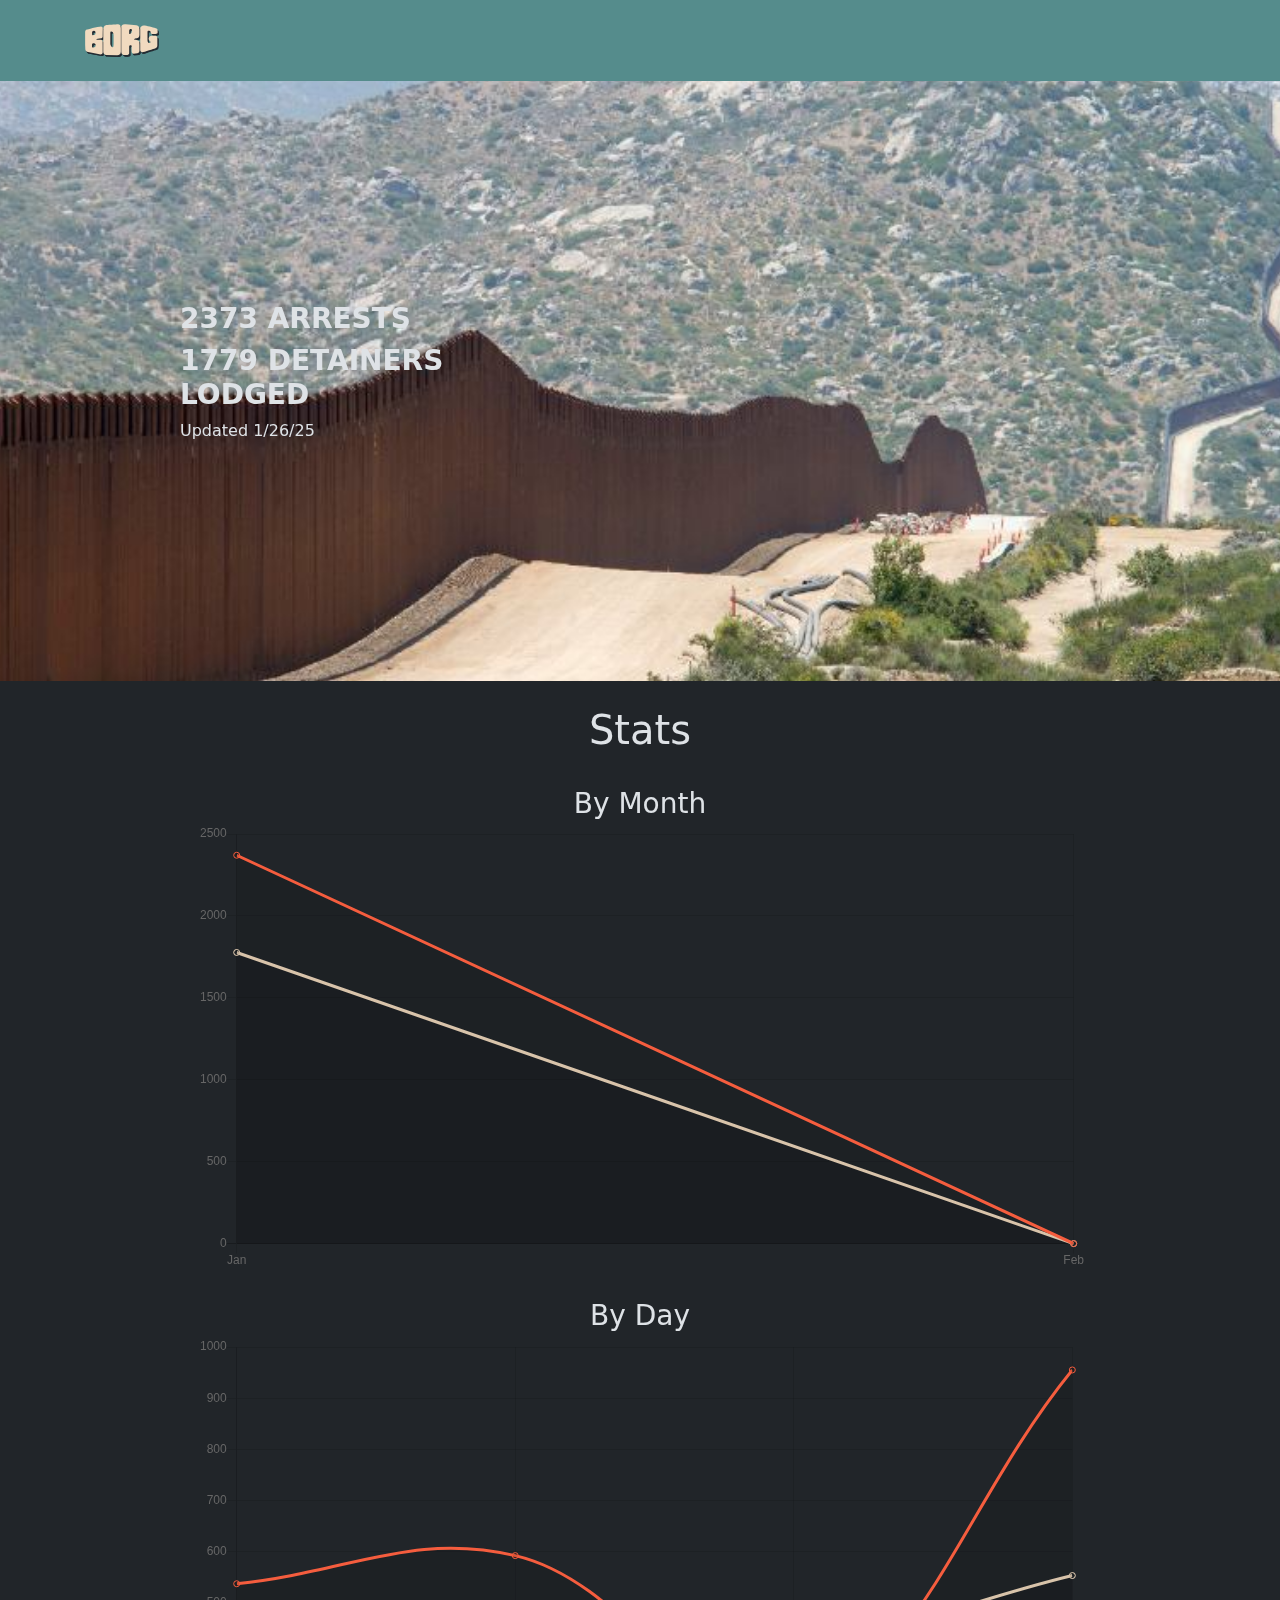
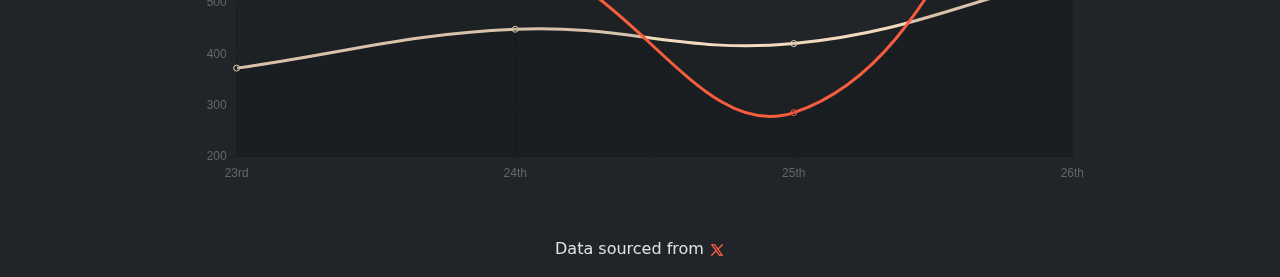
==== index.html @ 1da1882c "build" ====
<!DOCTYPE html><html data-bs-theme="dark" lang="en"><head><meta charset="utf-8"><meta name="viewport" content="width=device-width, initial-scale=1.0, shrink-to-fit=no"><title>ICE Ticker</title><meta name="twitter:description" content="Keep up to date with the number of ICE arrests since DJT's inauguration."><meta name="twitter:title" content="ICE Ticker"><meta name="twitter:card" content="summary"><meta name="twitter:image" content="assets/img/greg-bulla-6RD0mcpY8f8-unsplash.jpg"><meta name="description" content="Keep up to date with the number of ICE arrests since DJT's inauguration."><meta property="og:image" content="assets/img/greg-bulla-6RD0mcpY8f8-unsplash.jpg"><link rel="stylesheet" href="assets/bootstrap/css/bootstrap.min.css"><link rel="stylesheet" href="assets/css/styles.min.css"></head><body><nav class="navbar navbar-expand-md sticky-top py-3" style="background: #558C8C;" data-bs-theme="dark"><div class="container"><a class="navbar-brand d-flex align-items-center" href="index.html"><span><img src="assets/img/Surfin_borg_nPadding.svg" width="80px"></span></a><button data-bs-toggle="collapse" class="navbar-toggler" data-bs-target="#navcol-2"><span class="visually-hidden">Toggle navigation</span><span class="navbar-toggler-icon"></span></button><div class="collapse navbar-collapse" id="navcol-2"><ul class="navbar-nav ms-auto"><li class="nav-item"></li><li class="nav-item"></li><li class="nav-item"></li></ul></div></div></nav><section><div data-bss-parallax-bg="true" style="height: 600px;background-image: url(&quot;assets/img/greg-bulla-6RD0mcpY8f8-unsplash.jpg&quot;);background-position: center;background-size: cover;"><div class="container h-100"><div class="row h-100"><div class="col-md-6 text-center text-md-start d-flex d-sm-flex d-md-flex justify-content-center align-items-center justify-content-md-start align-items-md-center justify-content-xl-center"><div style="max-width: 350px;"><h3 class="text-uppercase fw-bold">2373 Arrests</h3><h3 class="text-uppercase fw-bold">1779 Detainers Lodged</h3><p>Updated 1/26/25</p></div></div></div></div></div></section><div class="container"><div class="row"><div class="col-md-12 text-center" style="padding-top: 25px;"><h1 class="d-md-flex justify-content-md-center">Stats</h1></div></div><div class="row"><div class="col-md-12 text-center" style="padding-top: 25px;"><h3 class="d-md-flex justify-content-md-center">By Month</h3></div></div><div class="row"><div class="col-md-12 d-flex d-md-flex justify-content-center justify-content-md-center"><div style="width: 80%;"><canvas data-bss-chart="{&quot;type&quot;:&quot;line&quot;,&quot;data&quot;:{&quot;labels&quot;:[&quot;Jan&quot;,&quot;Feb&quot;],&quot;datasets&quot;:[{&quot;label&quot;:&quot;Arrests By Month&quot;,&quot;backgroundColor&quot;:&quot;&quot;,&quot;borderColor&quot;:&quot;#F55D3E&quot;,&quot;data&quot;:[&quot;2373&quot;,&quot;0&quot;],&quot;fill&quot;:true},{&quot;label&quot;:&quot;Detainers Lodged By Month&quot;,&quot;fill&quot;:true,&quot;data&quot;:[&quot;1779&quot;,&quot;0&quot;],&quot;borderColor&quot;:&quot;#F1DABE&quot;}]},&quot;options&quot;:{&quot;maintainAspectRatio&quot;:true,&quot;legend&quot;:{&quot;display&quot;:false,&quot;labels&quot;:{&quot;fontStyle&quot;:&quot;normal&quot;}},&quot;title&quot;:{&quot;fontStyle&quot;:&quot;bold&quot;},&quot;scales&quot;:{&quot;xAxes&quot;:[{&quot;ticks&quot;:{&quot;fontStyle&quot;:&quot;normal&quot;}}],&quot;yAxes&quot;:[{&quot;ticks&quot;:{&quot;fontStyle&quot;:&quot;normal&quot;}}]}}}"></canvas></div></div></div><div class="row"><div class="col-md-12 text-center" style="padding-top: 25px;"><h3 class="d-md-flex justify-content-md-center">By Day</h3></div></div><div class="row"><div class="col-md-12 text-center d-flex d-md-flex justify-content-center justify-content-md-center" style="padding-bottom: 25px;"><div style="width: 80%;"><canvas data-bss-chart="{&quot;type&quot;:&quot;line&quot;,&quot;data&quot;:{&quot;labels&quot;:[&quot;23rd&quot;,&quot;24th&quot;,&quot;25th&quot;,&quot;26th&quot;],&quot;datasets&quot;:[{&quot;label&quot;:&quot;Arrests By Day&quot;,&quot;backgroundColor&quot;:&quot;&quot;,&quot;borderColor&quot;:&quot;#F55D3E&quot;,&quot;data&quot;:[&quot;538&quot;,&quot;593&quot;,&quot;286&quot;,&quot;956&quot;],&quot;fill&quot;:true},{&quot;label&quot;:&quot;Detainers Lodged By Day&quot;,&quot;fill&quot;:true,&quot;data&quot;:[&quot;373&quot;,&quot;449&quot;,&quot;421&quot;,&quot;554&quot;],&quot;borderColor&quot;:&quot;#F1DABE&quot;}]},&quot;options&quot;:{&quot;maintainAspectRatio&quot;:true,&quot;legend&quot;:{&quot;display&quot;:false,&quot;labels&quot;:{&quot;fontStyle&quot;:&quot;normal&quot;}},&quot;title&quot;:{&quot;fontStyle&quot;:&quot;bold&quot;},&quot;scales&quot;:{&quot;xAxes&quot;:[{&quot;ticks&quot;:{&quot;fontStyle&quot;:&quot;normal&quot;}}],&quot;yAxes&quot;:[{&quot;ticks&quot;:{&quot;fontStyle&quot;:&quot;normal&quot;}}]}}}"></canvas></div></div></div><div class="row"><div class="col-md-12" style="padding-top: 25px;"><p class="text-center">Data sourced from&nbsp;<a href="https://x.com/ICEgov" target="_blank"><svg xmlns="http://www.w3.org/2000/svg" width="1em" height="1em" viewBox="0 0 24 24" stroke-width="2" stroke="currentColor" fill="none" stroke-linecap="round" stroke-linejoin="round" class="icon icon-tabler icon-tabler-brand-x">
  <path stroke="none" d="M0 0h24v24H0z" fill="none"></path>
  <path d="M4 4l11.733 16h4.267l-11.733 -16z"></path>
  <path d="M4 20l6.768 -6.768m2.46 -2.46l6.772 -6.772"></path>
</svg></a></p></div></div></div><script src="assets/bootstrap/js/bootstrap.min.js"></script><script src="assets/js/script.min.js"></script></body></html>
---- assets/css/styles.min.css ----
:root,[data-bs-theme=light]{--bs-primary:#F55D3E;--bs-primary-rgb:245,93,62;--bs-primary-text-emphasis:#622519;--bs-primary-bg-subtle:#FDDFD8;--bs-primary-border-subtle:#FBBEB2;--bs-secondary:#558C8C;--bs-secondary-rgb:85,140,140;--bs-secondary-text-emphasis:#223838;--bs-secondary-bg-subtle:#DDE8E8;--bs-secondary-border-subtle:#BBD1D1;--bs-light:#F2F3F2;--bs-light-rgb:242,243,242;--bs-light-text-emphasis:#616161;--bs-light-bg-subtle:#FCFDFC;--bs-light-border-subtle:#FAFAFA;--bs-dark:#232C33;--bs-dark-rgb:35,44,51;--bs-dark-text-emphasis:#0E1214;--bs-dark-bg-subtle:#D3D5D6;--bs-dark-border-subtle:#A7ABAD;--bs-link-color:#F55D3E;--bs-link-color-rgb:245,93,62;--bs-link-hover-color:#f2765c;--bs-link-hover-color-rgb:242,118,92}.btn-primary{--bs-btn-color:#000000;--bs-btn-bg:#F55D3E;--bs-btn-border-color:#F55D3E;--bs-btn-hover-color:#000000;--bs-btn-hover-bg:#F7755B;--bs-btn-hover-border-color:#F66D51;--bs-btn-focus-shadow-rgb:37,14,9;--bs-btn-active-color:#000000;--bs-btn-active-bg:#F77D65;--bs-btn-active-border-color:#F66D51;--bs-btn-disabled-color:#000000;--bs-btn-disabled-bg:#F55D3E;--bs-btn-disabled-border-color:#F55D3E}.btn-outline-primary{--bs-btn-color:#F55D3E;--bs-btn-border-color:#F55D3E;--bs-btn-focus-shadow-rgb:245,93,62;--bs-btn-hover-color:#000000;--bs-btn-hover-bg:#F55D3E;--bs-btn-hover-border-color:#F55D3E;--bs-btn-active-color:#000000;--bs-btn-active-bg:#F55D3E;--bs-btn-active-border-color:#F55D3E;--bs-btn-disabled-color:#F55D3E;--bs-btn-disabled-bg:transparent;--bs-btn-disabled-border-color:#F55D3E}.btn-secondary{--bs-btn-color:#000000;--bs-btn-bg:#558C8C;--bs-btn-border-color:#558C8C;--bs-btn-hover-color:#000000;--bs-btn-hover-bg:#6F9D9D;--bs-btn-hover-border-color:#669898;--bs-btn-focus-shadow-rgb:13,21,21;--bs-btn-active-color:#000000;--bs-btn-active-bg:#77A3A3;--bs-btn-active-border-color:#669898;--bs-btn-disabled-color:#000000;--bs-btn-disabled-bg:#558C8C;--bs-btn-disabled-border-color:#558C8C}.btn-outline-secondary{--bs-btn-color:#558C8C;--bs-btn-border-color:#558C8C;--bs-btn-focus-shadow-rgb:85,140,140;--bs-btn-hover-color:#000000;--bs-btn-hover-bg:#558C8C;--bs-btn-hover-border-color:#558C8C;--bs-btn-active-color:#000000;--bs-btn-active-bg:#558C8C;--bs-btn-active-border-color:#558C8C;--bs-btn-disabled-color:#558C8C;--bs-btn-disabled-bg:transparent;--bs-btn-disabled-border-color:#558C8C}.btn-light{--bs-btn-color:#000000;--bs-btn-bg:#F2F3F2;--bs-btn-border-color:#F2F3F2;--bs-btn-hover-color:#000000;--bs-btn-hover-bg:#CECFCE;--bs-btn-hover-border-color:#C2C2C2;--bs-btn-focus-shadow-rgb:36,36,36;--bs-btn-active-color:#000000;--bs-btn-active-bg:#C2C2C2;--bs-btn-active-border-color:#B6B6B6;--bs-btn-disabled-color:#000000;--bs-btn-disabled-bg:#F2F3F2;--bs-btn-disabled-border-color:#F2F3F2}.btn-outline-light{--bs-btn-color:#F2F3F2;--bs-btn-border-color:#F2F3F2;--bs-btn-focus-shadow-rgb:242,243,242;--bs-btn-hover-color:#000000;--bs-btn-hover-bg:#F2F3F2;--bs-btn-hover-border-color:#F2F3F2;--bs-btn-active-color:#000000;--bs-btn-active-bg:#F2F3F2;--bs-btn-active-border-color:#F2F3F2;--bs-btn-disabled-color:#F2F3F2;--bs-btn-disabled-bg:transparent;--bs-btn-disabled-border-color:#F2F3F2}.btn-dark{--bs-btn-color:#fff;--bs-btn-bg:#232C33;--bs-btn-border-color:#232C33;--bs-btn-hover-color:#fff;--bs-btn-hover-bg:#1E252B;--bs-btn-hover-border-color:#1C2329;--bs-btn-focus-shadow-rgb:222,223,224;--bs-btn-active-color:#fff;--bs-btn-active-bg:#1C2329;--bs-btn-active-border-color:#1A2126;--bs-btn-disabled-color:#fff;--bs-btn-disabled-bg:#232C33;--bs-btn-disabled-border-color:#232C33}.btn-outline-dark{--bs-btn-color:#232C33;--bs-btn-border-color:#232C33;--bs-btn-focus-shadow-rgb:35,44,51;--bs-btn-hover-color:#fff;--bs-btn-hover-bg:#232C33;--bs-btn-hover-border-color:#232C33;--bs-btn-active-color:#fff;--bs-btn-active-bg:#232C33;--bs-btn-active-border-color:#232C33;--bs-btn-disabled-color:#232C33;--bs-btn-disabled-bg:transparent;--bs-btn-disabled-border-color:#232C33}.fit-cover{object-fit:cover}.bs-icon{--bs-icon-size:.75rem;display:flex;flex-shrink:0;justify-content:center;align-items:center;font-size:var(--bs-icon-size);width:calc(var(--bs-icon-size) * 2);height:calc(var(--bs-icon-size) * 2);color:var(--bs-primary)}.bs-icon-xs{--bs-icon-size:1rem;width:calc(var(--bs-icon-size) * 1.5);height:calc(var(--bs-icon-size) * 1.5)}.bs-icon-sm{--bs-icon-size:1rem}.bs-icon-md{--bs-icon-size:1.5rem}.bs-icon-lg{--bs-icon-size:2rem}.bs-icon-xl{--bs-icon-size:2.5rem}.bs-icon.bs-icon-primary{color:var(--bs-white);background:var(--bs-primary)}.bs-icon.bs-icon-primary-light{color:var(--bs-primary);background:rgba(var(--bs-primary-rgb),.2)}.bs-icon.bs-icon-semi-white{color:var(--bs-primary);background:rgba(255,255,255,.5)}.bs-icon.bs-icon-rounded{border-radius:.5rem}.bs-icon.bs-icon-circle{border-radius:50%}
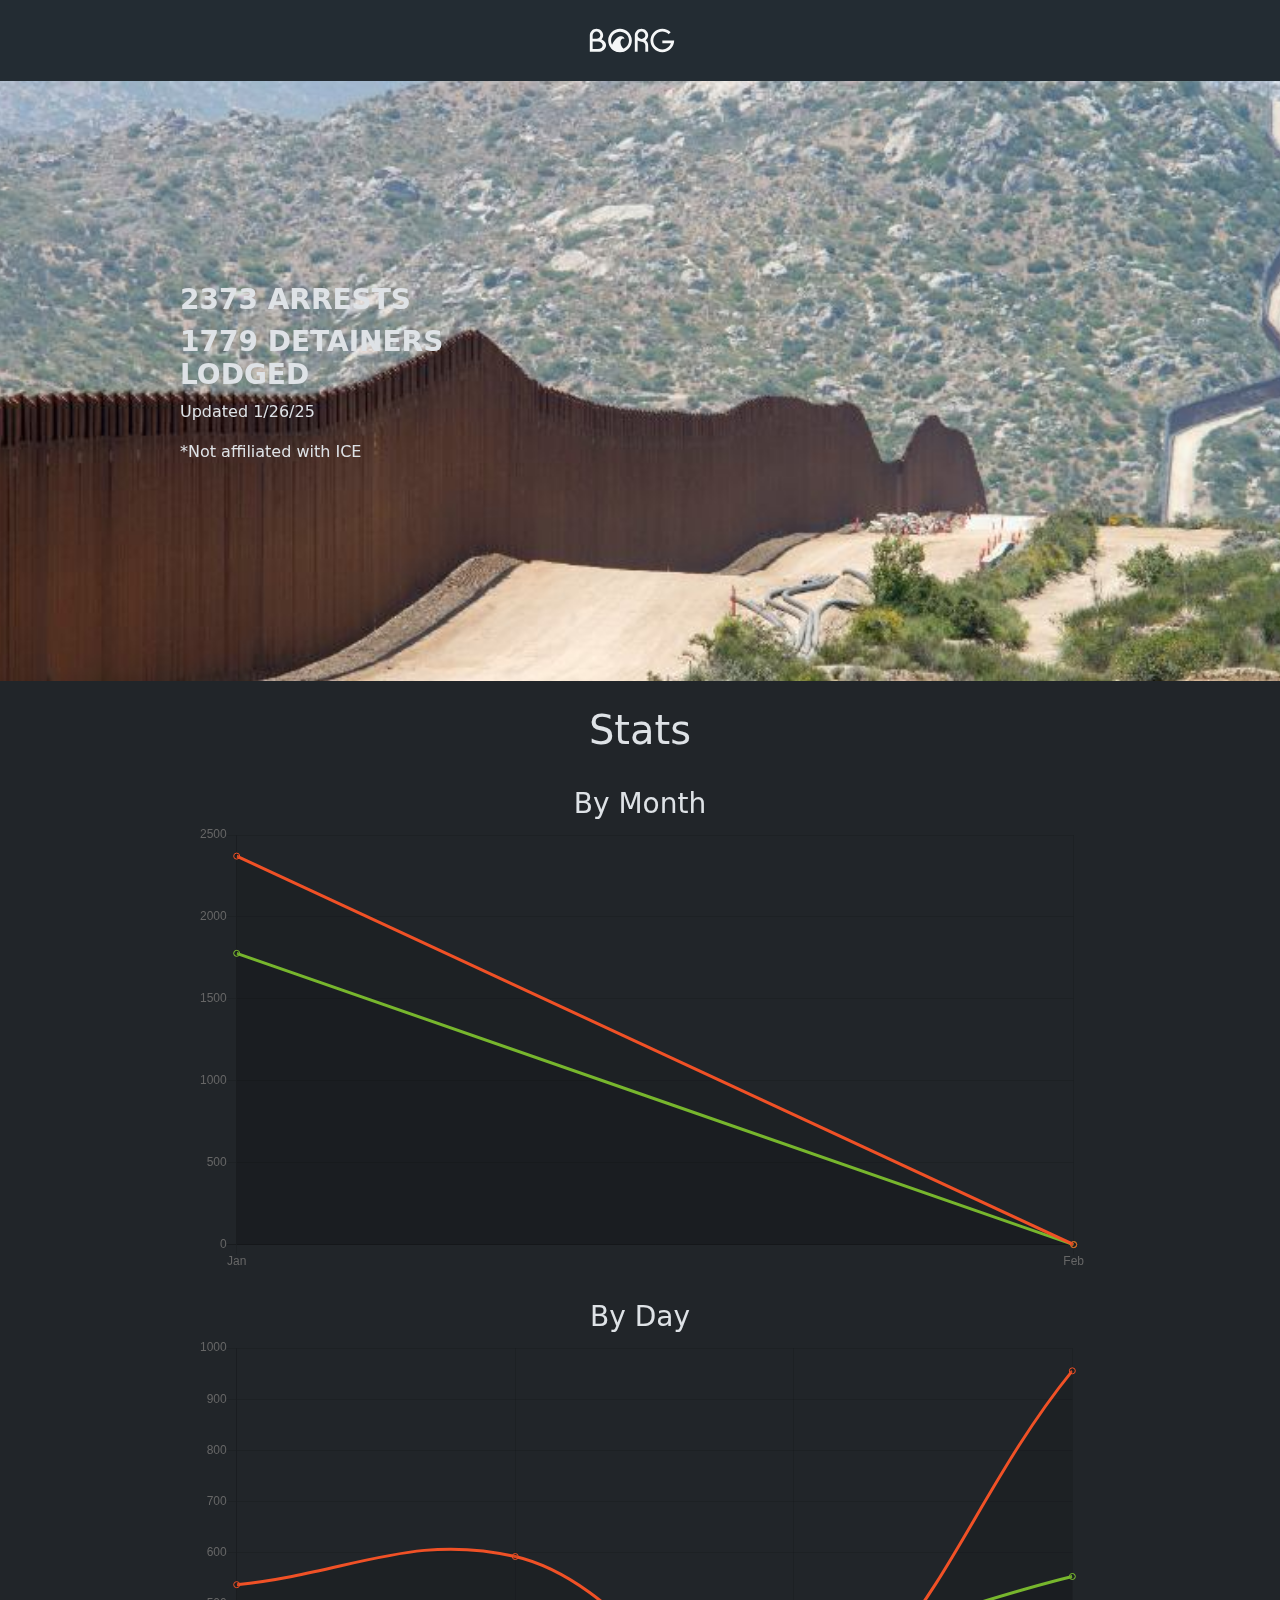
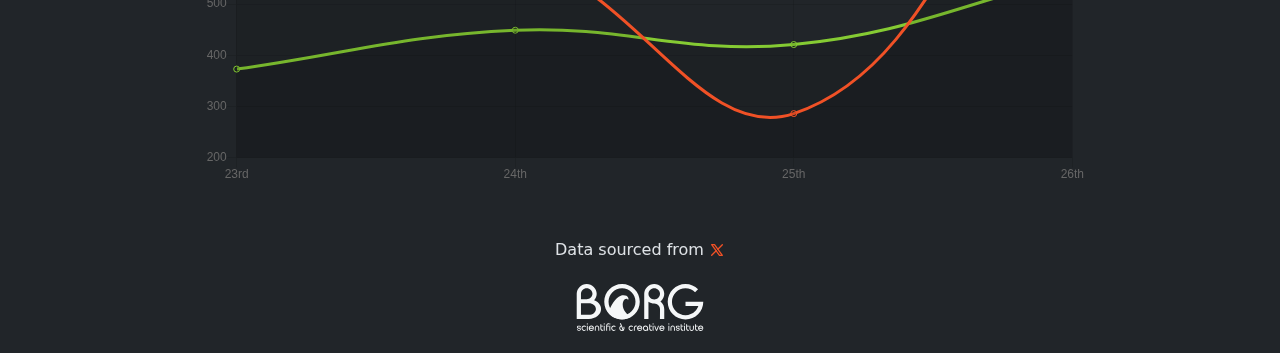
==== commit 676b6c4c: "update" ====
--- a/index.html
+++ b/index.html
@@ -1,5 +1,5 @@
-<!DOCTYPE html><html data-bs-theme="dark" lang="en"><head><meta charset="utf-8"><meta name="viewport" content="width=device-width, initial-scale=1.0, shrink-to-fit=no"><title>ICE Ticker</title><meta name="twitter:description" content="Keep up to date with the number of ICE arrests since DJT's inauguration."><meta name="twitter:title" content="ICE Ticker"><meta name="twitter:card" content="summary"><meta name="twitter:image" content="assets/img/greg-bulla-6RD0mcpY8f8-unsplash.jpg"><meta name="description" content="Keep up to date with the number of ICE arrests since DJT's inauguration."><meta property="og:image" content="assets/img/greg-bulla-6RD0mcpY8f8-unsplash.jpg"><link rel="stylesheet" href="assets/bootstrap/css/bootstrap.min.css"><link rel="stylesheet" href="assets/css/styles.min.css"></head><body><nav class="navbar navbar-expand-md sticky-top py-3" style="background: #558C8C;" data-bs-theme="dark"><div class="container"><a class="navbar-brand d-flex align-items-center" href="index.html"><span><img src="assets/img/Surfin_borg_nPadding.svg" width="80px"></span></a><button data-bs-toggle="collapse" class="navbar-toggler" data-bs-target="#navcol-2"><span class="visually-hidden">Toggle navigation</span><span class="navbar-toggler-icon"></span></button><div class="collapse navbar-collapse" id="navcol-2"><ul class="navbar-nav ms-auto"><li class="nav-item"></li><li class="nav-item"></li><li class="nav-item"></li></ul></div></div></nav><section><div data-bss-parallax-bg="true" style="height: 600px;background-image: url(&quot;assets/img/greg-bulla-6RD0mcpY8f8-unsplash.jpg&quot;);background-position: center;background-size: cover;"><div class="container h-100"><div class="row h-100"><div class="col-md-6 text-center text-md-start d-flex d-sm-flex d-md-flex justify-content-center align-items-center justify-content-md-start align-items-md-center justify-content-xl-center"><div style="max-width: 350px;"><h3 class="text-uppercase fw-bold">2373 Arrests</h3><h3 class="text-uppercase fw-bold">1779 Detainers Lodged</h3><p>Updated 1/26/25</p></div></div></div></div></div></section><div class="container"><div class="row"><div class="col-md-12 text-center" style="padding-top: 25px;"><h1 class="d-md-flex justify-content-md-center">Stats</h1></div></div><div class="row"><div class="col-md-12 text-center" style="padding-top: 25px;"><h3 class="d-md-flex justify-content-md-center">By Month</h3></div></div><div class="row"><div class="col-md-12 d-flex d-md-flex justify-content-center justify-content-md-center"><div style="width: 80%;"><canvas data-bss-chart="{&quot;type&quot;:&quot;line&quot;,&quot;data&quot;:{&quot;labels&quot;:[&quot;Jan&quot;,&quot;Feb&quot;],&quot;datasets&quot;:[{&quot;label&quot;:&quot;Arrests By Month&quot;,&quot;backgroundColor&quot;:&quot;&quot;,&quot;borderColor&quot;:&quot;#F55D3E&quot;,&quot;data&quot;:[&quot;2373&quot;,&quot;0&quot;],&quot;fill&quot;:true},{&quot;label&quot;:&quot;Detainers Lodged By Month&quot;,&quot;fill&quot;:true,&quot;data&quot;:[&quot;1779&quot;,&quot;0&quot;],&quot;borderColor&quot;:&quot;#F1DABE&quot;}]},&quot;options&quot;:{&quot;maintainAspectRatio&quot;:true,&quot;legend&quot;:{&quot;display&quot;:false,&quot;labels&quot;:{&quot;fontStyle&quot;:&quot;normal&quot;}},&quot;title&quot;:{&quot;fontStyle&quot;:&quot;bold&quot;},&quot;scales&quot;:{&quot;xAxes&quot;:[{&quot;ticks&quot;:{&quot;fontStyle&quot;:&quot;normal&quot;}}],&quot;yAxes&quot;:[{&quot;ticks&quot;:{&quot;fontStyle&quot;:&quot;normal&quot;}}]}}}"></canvas></div></div></div><div class="row"><div class="col-md-12 text-center" style="padding-top: 25px;"><h3 class="d-md-flex justify-content-md-center">By Day</h3></div></div><div class="row"><div class="col-md-12 text-center d-flex d-md-flex justify-content-center justify-content-md-center" style="padding-bottom: 25px;"><div style="width: 80%;"><canvas data-bss-chart="{&quot;type&quot;:&quot;line&quot;,&quot;data&quot;:{&quot;labels&quot;:[&quot;23rd&quot;,&quot;24th&quot;,&quot;25th&quot;,&quot;26th&quot;],&quot;datasets&quot;:[{&quot;label&quot;:&quot;Arrests By Day&quot;,&quot;backgroundColor&quot;:&quot;&quot;,&quot;borderColor&quot;:&quot;#F55D3E&quot;,&quot;data&quot;:[&quot;538&quot;,&quot;593&quot;,&quot;286&quot;,&quot;956&quot;],&quot;fill&quot;:true},{&quot;label&quot;:&quot;Detainers Lodged By Day&quot;,&quot;fill&quot;:true,&quot;data&quot;:[&quot;373&quot;,&quot;449&quot;,&quot;421&quot;,&quot;554&quot;],&quot;borderColor&quot;:&quot;#F1DABE&quot;}]},&quot;options&quot;:{&quot;maintainAspectRatio&quot;:true,&quot;legend&quot;:{&quot;display&quot;:false,&quot;labels&quot;:{&quot;fontStyle&quot;:&quot;normal&quot;}},&quot;title&quot;:{&quot;fontStyle&quot;:&quot;bold&quot;},&quot;scales&quot;:{&quot;xAxes&quot;:[{&quot;ticks&quot;:{&quot;fontStyle&quot;:&quot;normal&quot;}}],&quot;yAxes&quot;:[{&quot;ticks&quot;:{&quot;fontStyle&quot;:&quot;normal&quot;}}]}}}"></canvas></div></div></div><div class="row"><div class="col-md-12" style="padding-top: 25px;"><p class="text-center">Data sourced from&nbsp;<a href="https://x.com/ICEgov" target="_blank"><svg xmlns="http://www.w3.org/2000/svg" width="1em" height="1em" viewBox="0 0 24 24" stroke-width="2" stroke="currentColor" fill="none" stroke-linecap="round" stroke-linejoin="round" class="icon icon-tabler icon-tabler-brand-x">
+<!DOCTYPE html><html data-bs-theme="dark" lang="en"><head><meta charset="utf-8"><meta name="viewport" content="width=device-width, initial-scale=1.0, shrink-to-fit=no"><title>ICE Ticker</title><meta name="twitter:description" content="Keep up to date with the number of ICE arrests since DJT's inauguration."><meta name="twitter:title" content="ICE Ticker"><meta name="twitter:card" content="summary"><meta name="twitter:image" content="assets/img/greg-bulla-6RD0mcpY8f8-unsplash.jpg"><meta name="description" content="Keep up to date with the number of ICE arrests since DJT's inauguration."><meta property="og:image" content="assets/img/greg-bulla-6RD0mcpY8f8-unsplash.jpg"><link rel="icon" type="image/svg+xml" sizes="150x150" href="assets/img/ecoBorg_icon_dark.svg"><link rel="icon" type="image/svg+xml" sizes="150x150" href="assets/img/ecoBorg_icon_light.svg" media="(prefers-color-scheme: dark)"><link rel="icon" type="image/svg+xml" sizes="150x150" href="assets/img/ecoBorg_icon_dark.svg"><link rel="icon" type="image/svg+xml" sizes="150x150" href="assets/img/ecoBorg_icon_light.svg" media="(prefers-color-scheme: dark)"><link rel="stylesheet" href="assets/bootstrap/css/bootstrap.min.css"><link rel="stylesheet" href="assets/css/styles.min.css"></head><body><nav class="navbar navbar-expand-md sticky-top bg-dark py-3" data-bs-theme="dark"><div class="container"><a class="navbar-brand d-flex align-items-center" href="https://borgsci.com/"><span><img src="assets/img/ecoBorg.svg" width="100px"></span></a><button data-bs-toggle="collapse" class="navbar-toggler" data-bs-target="#navcol-6"><span class="visually-hidden">Toggle navigation</span><span class="navbar-toggler-icon"></span></button><div class="collapse navbar-collapse flex-grow-0 order-md-first" id="navcol-6"><ul class="navbar-nav me-auto"><li class="nav-item"></li><li class="nav-item"></li></ul><div class="d-md-none my-2"><button class="btn btn-light me-2" type="button">Button</button><button class="btn btn-primary" type="button">Button</button></div></div><div class="d-none d-md-block"></div></div></nav><section><div data-bss-parallax-bg="true" style="height: 600px;background-image: url(&quot;assets/img/greg-bulla-6RD0mcpY8f8-unsplash.jpg&quot;);background-position: center;background-size: cover;"><div class="container h-100"><div class="row h-100"><div class="col-md-6 text-center text-md-start d-flex d-sm-flex d-md-flex justify-content-center align-items-center justify-content-md-start align-items-md-center justify-content-xl-center"><div style="max-width: 350px;"><h3 class="text-uppercase fw-bold">2373 Arrests</h3><h3 class="text-uppercase fw-bold">1779 Detainers Lodged</h3><p>Updated 1/26/25</p><p>*Not affiliated with ICE</p></div></div></div></div></div></section><div class="container"><div class="row"><div class="col-md-12 text-center" style="padding-top: 25px;"><h1 class="d-md-flex justify-content-md-center">Stats</h1></div></div><div class="row"><div class="col-md-12 text-center" style="padding-top: 25px;"><h3 class="d-md-flex justify-content-md-center">By Month</h3></div></div><div class="row"><div class="col-md-12 d-flex d-md-flex justify-content-center justify-content-md-center"><div style="width: 80%;"><canvas data-bss-chart="{&quot;type&quot;:&quot;line&quot;,&quot;data&quot;:{&quot;labels&quot;:[&quot;Jan&quot;,&quot;Feb&quot;],&quot;datasets&quot;:[{&quot;label&quot;:&quot;Arrests By Month&quot;,&quot;backgroundColor&quot;:&quot;&quot;,&quot;borderColor&quot;:&quot;#F05126&quot;,&quot;data&quot;:[&quot;2373&quot;,&quot;0&quot;],&quot;fill&quot;:true},{&quot;label&quot;:&quot;Detainers Lodged By Month&quot;,&quot;fill&quot;:true,&quot;data&quot;:[&quot;1779&quot;,&quot;0&quot;],&quot;borderColor&quot;:&quot;#85CB33&quot;}]},&quot;options&quot;:{&quot;maintainAspectRatio&quot;:true,&quot;legend&quot;:{&quot;display&quot;:false,&quot;labels&quot;:{&quot;fontStyle&quot;:&quot;normal&quot;}},&quot;title&quot;:{&quot;fontStyle&quot;:&quot;bold&quot;},&quot;scales&quot;:{&quot;xAxes&quot;:[{&quot;ticks&quot;:{&quot;fontStyle&quot;:&quot;normal&quot;}}],&quot;yAxes&quot;:[{&quot;ticks&quot;:{&quot;fontStyle&quot;:&quot;normal&quot;}}]}}}"></canvas></div></div></div><div class="row"><div class="col-md-12 text-center" style="padding-top: 25px;"><h3 class="d-md-flex justify-content-md-center">By Day</h3></div></div><div class="row"><div class="col-md-12 text-center d-flex d-md-flex justify-content-center justify-content-md-center" style="padding-bottom: 25px;"><div style="width: 80%;"><canvas data-bss-chart="{&quot;type&quot;:&quot;line&quot;,&quot;data&quot;:{&quot;labels&quot;:[&quot;23rd&quot;,&quot;24th&quot;,&quot;25th&quot;,&quot;26th&quot;],&quot;datasets&quot;:[{&quot;label&quot;:&quot;Arrests By Day&quot;,&quot;backgroundColor&quot;:&quot;&quot;,&quot;borderColor&quot;:&quot;#F05126&quot;,&quot;data&quot;:[&quot;538&quot;,&quot;593&quot;,&quot;286&quot;,&quot;956&quot;],&quot;fill&quot;:true},{&quot;label&quot;:&quot;Detainers Lodged By Day&quot;,&quot;fill&quot;:true,&quot;data&quot;:[&quot;373&quot;,&quot;449&quot;,&quot;421&quot;,&quot;554&quot;],&quot;borderColor&quot;:&quot;#85CB33&quot;}]},&quot;options&quot;:{&quot;maintainAspectRatio&quot;:true,&quot;legend&quot;:{&quot;display&quot;:false,&quot;labels&quot;:{&quot;fontStyle&quot;:&quot;normal&quot;}},&quot;title&quot;:{&quot;fontStyle&quot;:&quot;bold&quot;},&quot;scales&quot;:{&quot;xAxes&quot;:[{&quot;ticks&quot;:{&quot;fontStyle&quot;:&quot;normal&quot;}}],&quot;yAxes&quot;:[{&quot;ticks&quot;:{&quot;fontStyle&quot;:&quot;normal&quot;}}]}}}"></canvas></div></div></div><div class="row"><div class="col-md-12" style="padding-top: 25px;"><p class="text-center">Data sourced from&nbsp;<a href="https://x.com/ICEgov" target="_blank"><svg xmlns="http://www.w3.org/2000/svg" width="1em" height="1em" viewBox="0 0 24 24" stroke-width="2" stroke="currentColor" fill="none" stroke-linecap="round" stroke-linejoin="round" class="icon icon-tabler icon-tabler-brand-x">
   <path stroke="none" d="M0 0h24v24H0z" fill="none"></path>
   <path d="M4 4l11.733 16h4.267l-11.733 -16z"></path>
   <path d="M4 20l6.768 -6.768m2.46 -2.46l6.772 -6.772"></path>
-</svg></a></p></div></div></div><script src="assets/bootstrap/js/bootstrap.min.js"></script><script src="assets/js/script.min.js"></script></body></html>+</svg></a></p><p class="text-center"><img src="assets/img/borgsci_light_trans.svg" width="150px"><a href="https://x.com/ICEgov" target="_blank"></a></p></div></div></div><script src="assets/bootstrap/js/bootstrap.min.js"></script><script src="assets/js/script.min.js"></script></body></html>--- a/assets/css/styles.min.css
+++ b/assets/css/styles.min.css
@@ -1 +1 @@
-:root,[data-bs-theme=light]{--bs-primary:#F55D3E;--bs-primary-rgb:245,93,62;--bs-primary-text-emphasis:#622519;--bs-primary-bg-subtle:#FDDFD8;--bs-primary-border-subtle:#FBBEB2;--bs-secondary:#558C8C;--bs-secondary-rgb:85,140,140;--bs-secondary-text-emphasis:#223838;--bs-secondary-bg-subtle:#DDE8E8;--bs-secondary-border-subtle:#BBD1D1;--bs-light:#F2F3F2;--bs-light-rgb:242,243,242;--bs-light-text-emphasis:#616161;--bs-light-bg-subtle:#FCFDFC;--bs-light-border-subtle:#FAFAFA;--bs-dark:#232C33;--bs-dark-rgb:35,44,51;--bs-dark-text-emphasis:#0E1214;--bs-dark-bg-subtle:#D3D5D6;--bs-dark-border-subtle:#A7ABAD;--bs-link-color:#F55D3E;--bs-link-color-rgb:245,93,62;--bs-link-hover-color:#f2765c;--bs-link-hover-color-rgb:242,118,92}.btn-primary{--bs-btn-color:#000000;--bs-btn-bg:#F55D3E;--bs-btn-border-color:#F55D3E;--bs-btn-hover-color:#000000;--bs-btn-hover-bg:#F7755B;--bs-btn-hover-border-color:#F66D51;--bs-btn-focus-shadow-rgb:37,14,9;--bs-btn-active-color:#000000;--bs-btn-active-bg:#F77D65;--bs-btn-active-border-color:#F66D51;--bs-btn-disabled-color:#000000;--bs-btn-disabled-bg:#F55D3E;--bs-btn-disabled-border-color:#F55D3E}.btn-outline-primary{--bs-btn-color:#F55D3E;--bs-btn-border-color:#F55D3E;--bs-btn-focus-shadow-rgb:245,93,62;--bs-btn-hover-color:#000000;--bs-btn-hover-bg:#F55D3E;--bs-btn-hover-border-color:#F55D3E;--bs-btn-active-color:#000000;--bs-btn-active-bg:#F55D3E;--bs-btn-active-border-color:#F55D3E;--bs-btn-disabled-color:#F55D3E;--bs-btn-disabled-bg:transparent;--bs-btn-disabled-border-color:#F55D3E}.btn-secondary{--bs-btn-color:#000000;--bs-btn-bg:#558C8C;--bs-btn-border-color:#558C8C;--bs-btn-hover-color:#000000;--bs-btn-hover-bg:#6F9D9D;--bs-btn-hover-border-color:#669898;--bs-btn-focus-shadow-rgb:13,21,21;--bs-btn-active-color:#000000;--bs-btn-active-bg:#77A3A3;--bs-btn-active-border-color:#669898;--bs-btn-disabled-color:#000000;--bs-btn-disabled-bg:#558C8C;--bs-btn-disabled-border-color:#558C8C}.btn-outline-secondary{--bs-btn-color:#558C8C;--bs-btn-border-color:#558C8C;--bs-btn-focus-shadow-rgb:85,140,140;--bs-btn-hover-color:#000000;--bs-btn-hover-bg:#558C8C;--bs-btn-hover-border-color:#558C8C;--bs-btn-active-color:#000000;--bs-btn-active-bg:#558C8C;--bs-btn-active-border-color:#558C8C;--bs-btn-disabled-color:#558C8C;--bs-btn-disabled-bg:transparent;--bs-btn-disabled-border-color:#558C8C}.btn-light{--bs-btn-color:#000000;--bs-btn-bg:#F2F3F2;--bs-btn-border-color:#F2F3F2;--bs-btn-hover-color:#000000;--bs-btn-hover-bg:#CECFCE;--bs-btn-hover-border-color:#C2C2C2;--bs-btn-focus-shadow-rgb:36,36,36;--bs-btn-active-color:#000000;--bs-btn-active-bg:#C2C2C2;--bs-btn-active-border-color:#B6B6B6;--bs-btn-disabled-color:#000000;--bs-btn-disabled-bg:#F2F3F2;--bs-btn-disabled-border-color:#F2F3F2}.btn-outline-light{--bs-btn-color:#F2F3F2;--bs-btn-border-color:#F2F3F2;--bs-btn-focus-shadow-rgb:242,243,242;--bs-btn-hover-color:#000000;--bs-btn-hover-bg:#F2F3F2;--bs-btn-hover-border-color:#F2F3F2;--bs-btn-active-color:#000000;--bs-btn-active-bg:#F2F3F2;--bs-btn-active-border-color:#F2F3F2;--bs-btn-disabled-color:#F2F3F2;--bs-btn-disabled-bg:transparent;--bs-btn-disabled-border-color:#F2F3F2}.btn-dark{--bs-btn-color:#fff;--bs-btn-bg:#232C33;--bs-btn-border-color:#232C33;--bs-btn-hover-color:#fff;--bs-btn-hover-bg:#1E252B;--bs-btn-hover-border-color:#1C2329;--bs-btn-focus-shadow-rgb:222,223,224;--bs-btn-active-color:#fff;--bs-btn-active-bg:#1C2329;--bs-btn-active-border-color:#1A2126;--bs-btn-disabled-color:#fff;--bs-btn-disabled-bg:#232C33;--bs-btn-disabled-border-color:#232C33}.btn-outline-dark{--bs-btn-color:#232C33;--bs-btn-border-color:#232C33;--bs-btn-focus-shadow-rgb:35,44,51;--bs-btn-hover-color:#fff;--bs-btn-hover-bg:#232C33;--bs-btn-hover-border-color:#232C33;--bs-btn-active-color:#fff;--bs-btn-active-bg:#232C33;--bs-btn-active-border-color:#232C33;--bs-btn-disabled-color:#232C33;--bs-btn-disabled-bg:transparent;--bs-btn-disabled-border-color:#232C33}.fit-cover{object-fit:cover}.bs-icon{--bs-icon-size:.75rem;display:flex;flex-shrink:0;justify-content:center;align-items:center;font-size:var(--bs-icon-size);width:calc(var(--bs-icon-size) * 2);height:calc(var(--bs-icon-size) * 2);color:var(--bs-primary)}.bs-icon-xs{--bs-icon-size:1rem;width:calc(var(--bs-icon-size) * 1.5);height:calc(var(--bs-icon-size) * 1.5)}.bs-icon-sm{--bs-icon-size:1rem}.bs-icon-md{--bs-icon-size:1.5rem}.bs-icon-lg{--bs-icon-size:2rem}.bs-icon-xl{--bs-icon-size:2.5rem}.bs-icon.bs-icon-primary{color:var(--bs-white);background:var(--bs-primary)}.bs-icon.bs-icon-primary-light{color:var(--bs-primary);background:rgba(var(--bs-primary-rgb),.2)}.bs-icon.bs-icon-semi-white{color:var(--bs-primary);background:rgba(255,255,255,.5)}.bs-icon.bs-icon-rounded{border-radius:.5rem}.bs-icon.bs-icon-circle{border-radius:50%}+:root,[data-bs-theme=light]{--bs-primary:#F05126;--bs-primary-rgb:240,81,38;--bs-primary-text-emphasis:#60200F;--bs-primary-bg-subtle:#FCDCD4;--bs-primary-border-subtle:#F9B9A8;--bs-secondary:#85CB33;--bs-secondary-rgb:133,203,51;--bs-secondary-text-emphasis:#355114;--bs-secondary-bg-subtle:#E7F5D6;--bs-secondary-border-subtle:#CEEAAD;--bs-light:#F4FAFF;--bs-light-rgb:244,250,255;--bs-light-text-emphasis:#626466;--bs-light-bg-subtle:#FDFEFF;--bs-light-border-subtle:#FBFDFF;--bs-dark:#232C33;--bs-dark-rgb:35,44,51;--bs-dark-text-emphasis:#0E1214;--bs-dark-bg-subtle:#D3D5D6;--bs-dark-border-subtle:#A7ABAD;--bs-link-color:#F05126;--bs-link-color-rgb:240,81,38;--bs-link-hover-color:#ee8062;--bs-link-hover-color-rgb:238,128,98}.btn-primary{--bs-btn-color:#000000;--bs-btn-bg:#F05126;--bs-btn-border-color:#F05126;--bs-btn-hover-color:#000000;--bs-btn-hover-bg:#F26B47;--bs-btn-hover-border-color:#F2623C;--bs-btn-focus-shadow-rgb:36,12,6;--bs-btn-active-color:#000000;--bs-btn-active-bg:#F37451;--bs-btn-active-border-color:#F2623C;--bs-btn-disabled-color:#000000;--bs-btn-disabled-bg:#F05126;--bs-btn-disabled-border-color:#F05126}.btn-outline-primary{--bs-btn-color:#F05126;--bs-btn-border-color:#F05126;--bs-btn-focus-shadow-rgb:240,81,38;--bs-btn-hover-color:#000000;--bs-btn-hover-bg:#F05126;--bs-btn-hover-border-color:#F05126;--bs-btn-active-color:#000000;--bs-btn-active-bg:#F05126;--bs-btn-active-border-color:#F05126;--bs-btn-disabled-color:#F05126;--bs-btn-disabled-bg:transparent;--bs-btn-disabled-border-color:#F05126}.btn-secondary{--bs-btn-color:#000000;--bs-btn-bg:#85CB33;--bs-btn-border-color:#85CB33;--bs-btn-hover-color:#000000;--bs-btn-hover-bg:#97D352;--bs-btn-hover-border-color:#91D047;--bs-btn-focus-shadow-rgb:20,30,8;--bs-btn-active-color:#000000;--bs-btn-active-bg:#9DD55C;--bs-btn-active-border-color:#91D047;--bs-btn-disabled-color:#000000;--bs-btn-disabled-bg:#85CB33;--bs-btn-disabled-border-color:#85CB33}.btn-outline-secondary{--bs-btn-color:#85CB33;--bs-btn-border-color:#85CB33;--bs-btn-focus-shadow-rgb:133,203,51;--bs-btn-hover-color:#000000;--bs-btn-hover-bg:#85CB33;--bs-btn-hover-border-color:#85CB33;--bs-btn-active-color:#000000;--bs-btn-active-bg:#85CB33;--bs-btn-active-border-color:#85CB33;--bs-btn-disabled-color:#85CB33;--bs-btn-disabled-bg:transparent;--bs-btn-disabled-border-color:#85CB33}.btn-light{--bs-btn-color:#000000;--bs-btn-bg:#F4FAFF;--bs-btn-border-color:#F4FAFF;--bs-btn-hover-color:#000000;--bs-btn-hover-bg:#CFD5D9;--bs-btn-hover-border-color:#C3C8CC;--bs-btn-focus-shadow-rgb:37,38,38;--bs-btn-active-color:#000000;--bs-btn-active-bg:#C3C8CC;--bs-btn-active-border-color:#B7BCBF;--bs-btn-disabled-color:#000000;--bs-btn-disabled-bg:#F4FAFF;--bs-btn-disabled-border-color:#F4FAFF}.btn-outline-light{--bs-btn-color:#F4FAFF;--bs-btn-border-color:#F4FAFF;--bs-btn-focus-shadow-rgb:244,250,255;--bs-btn-hover-color:#000000;--bs-btn-hover-bg:#F4FAFF;--bs-btn-hover-border-color:#F4FAFF;--bs-btn-active-color:#000000;--bs-btn-active-bg:#F4FAFF;--bs-btn-active-border-color:#F4FAFF;--bs-btn-disabled-color:#F4FAFF;--bs-btn-disabled-bg:transparent;--bs-btn-disabled-border-color:#F4FAFF}.btn-dark{--bs-btn-color:#fff;--bs-btn-bg:#232C33;--bs-btn-border-color:#232C33;--bs-btn-hover-color:#fff;--bs-btn-hover-bg:#1E252B;--bs-btn-hover-border-color:#1C2329;--bs-btn-focus-shadow-rgb:222,223,224;--bs-btn-active-color:#fff;--bs-btn-active-bg:#1C2329;--bs-btn-active-border-color:#1A2126;--bs-btn-disabled-color:#fff;--bs-btn-disabled-bg:#232C33;--bs-btn-disabled-border-color:#232C33}.btn-outline-dark{--bs-btn-color:#232C33;--bs-btn-border-color:#232C33;--bs-btn-focus-shadow-rgb:35,44,51;--bs-btn-hover-color:#fff;--bs-btn-hover-bg:#232C33;--bs-btn-hover-border-color:#232C33;--bs-btn-active-color:#fff;--bs-btn-active-bg:#232C33;--bs-btn-active-border-color:#232C33;--bs-btn-disabled-color:#232C33;--bs-btn-disabled-bg:transparent;--bs-btn-disabled-border-color:#232C33}.fit-cover{object-fit:cover}.bs-icon{--bs-icon-size:.75rem;display:flex;flex-shrink:0;justify-content:center;align-items:center;font-size:var(--bs-icon-size);width:calc(var(--bs-icon-size) * 2);height:calc(var(--bs-icon-size) * 2);color:var(--bs-primary)}.bs-icon-xs{--bs-icon-size:1rem;width:calc(var(--bs-icon-size) * 1.5);height:calc(var(--bs-icon-size) * 1.5)}.bs-icon-sm{--bs-icon-size:1rem}.bs-icon-md{--bs-icon-size:1.5rem}.bs-icon-lg{--bs-icon-size:2rem}.bs-icon-xl{--bs-icon-size:2.5rem}.bs-icon.bs-icon-primary{color:var(--bs-white);background:var(--bs-primary)}.bs-icon.bs-icon-primary-light{color:var(--bs-primary);background:rgba(var(--bs-primary-rgb),.2)}.bs-icon.bs-icon-semi-white{color:var(--bs-primary);background:rgba(255,255,255,.5)}.bs-icon.bs-icon-rounded{border-radius:.5rem}.bs-icon.bs-icon-circle{border-radius:50%}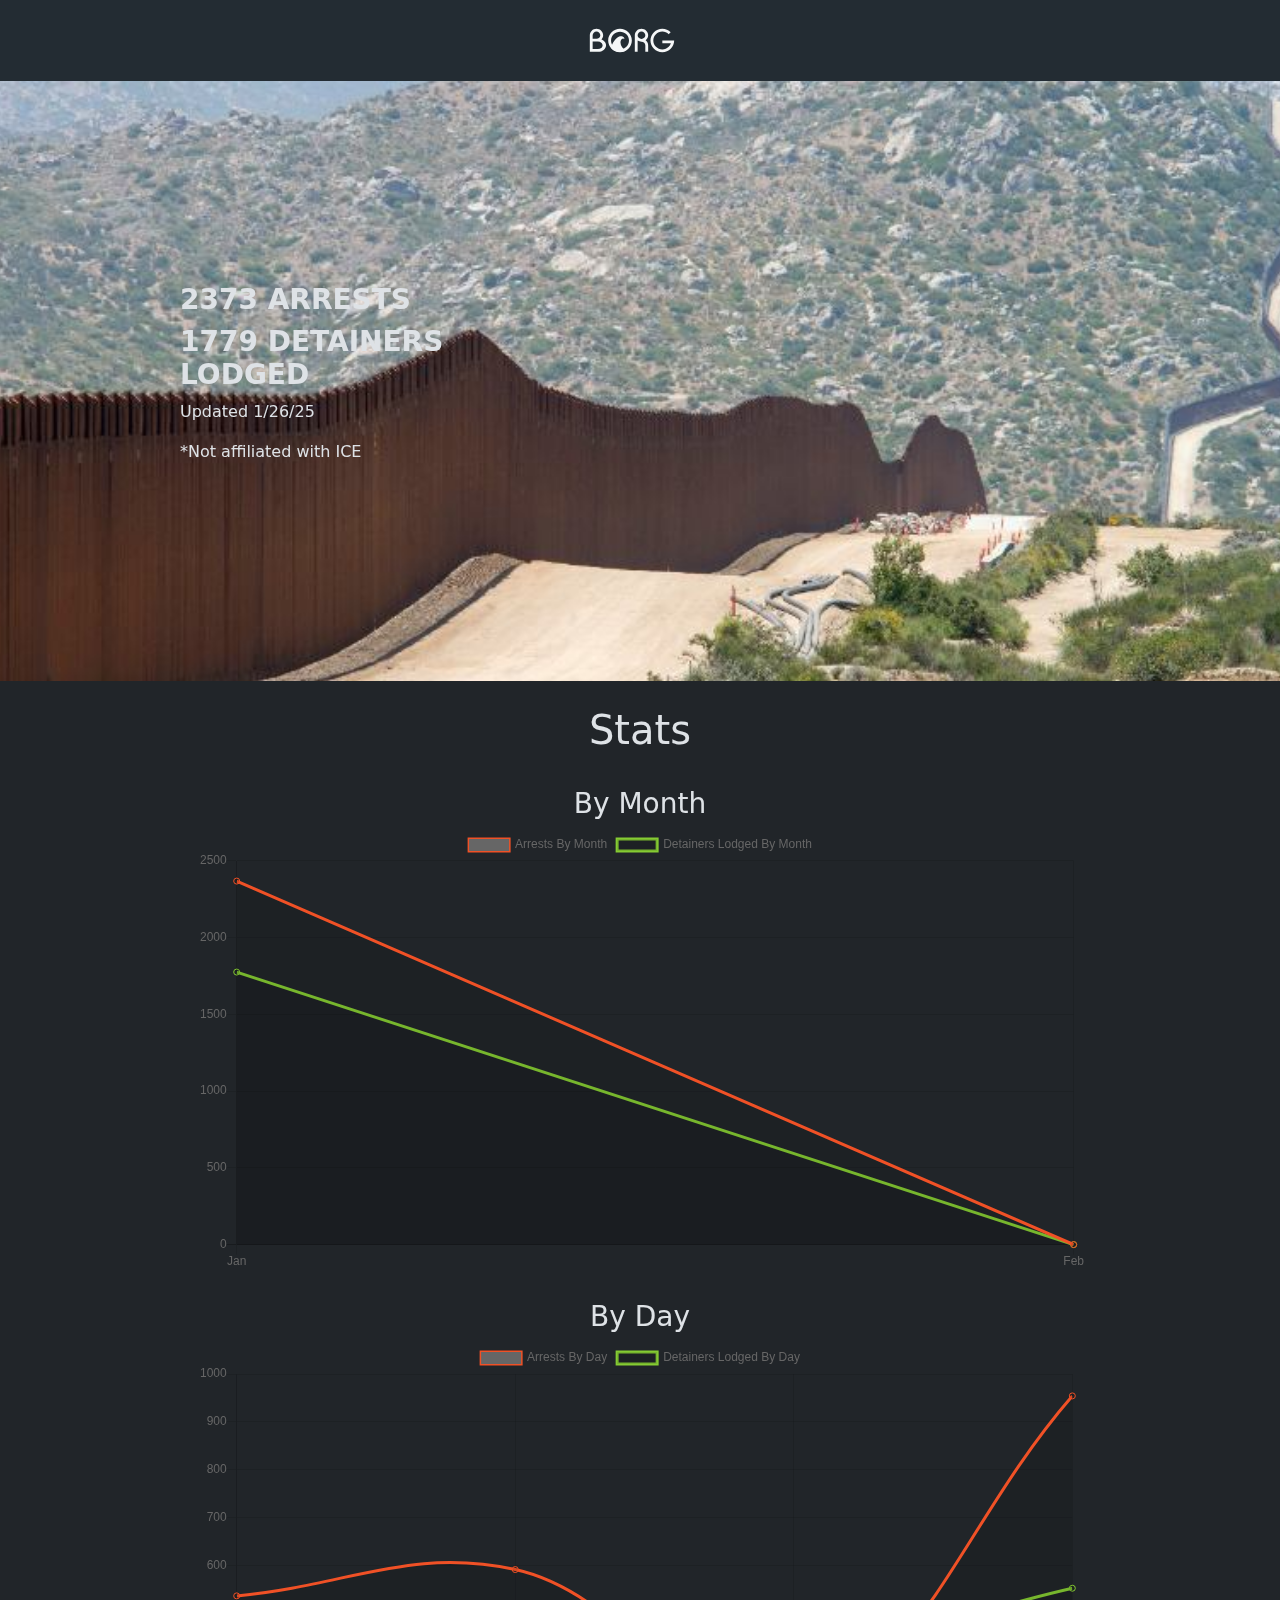
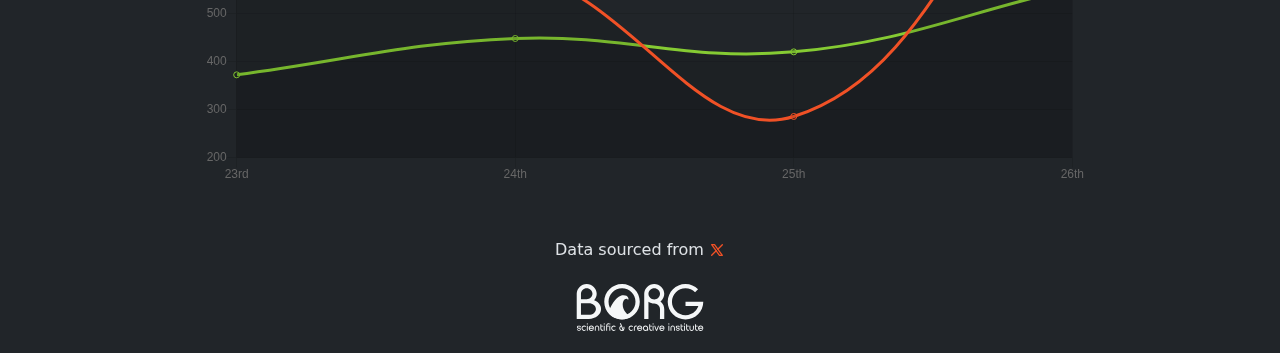
==== commit 43ec7343: "fix" ====
--- a/index.html
+++ b/index.html
@@ -1,4 +1,4 @@
-<!DOCTYPE html><html data-bs-theme="dark" lang="en"><head><meta charset="utf-8"><meta name="viewport" content="width=device-width, initial-scale=1.0, shrink-to-fit=no"><title>ICE Ticker</title><meta name="twitter:description" content="Keep up to date with the number of ICE arrests since DJT's inauguration."><meta name="twitter:title" content="ICE Ticker"><meta name="twitter:card" content="summary"><meta name="twitter:image" content="assets/img/greg-bulla-6RD0mcpY8f8-unsplash.jpg"><meta name="description" content="Keep up to date with the number of ICE arrests since DJT's inauguration."><meta property="og:image" content="assets/img/greg-bulla-6RD0mcpY8f8-unsplash.jpg"><link rel="icon" type="image/svg+xml" sizes="150x150" href="assets/img/ecoBorg_icon_dark.svg"><link rel="icon" type="image/svg+xml" sizes="150x150" href="assets/img/ecoBorg_icon_light.svg" media="(prefers-color-scheme: dark)"><link rel="icon" type="image/svg+xml" sizes="150x150" href="assets/img/ecoBorg_icon_dark.svg"><link rel="icon" type="image/svg+xml" sizes="150x150" href="assets/img/ecoBorg_icon_light.svg" media="(prefers-color-scheme: dark)"><link rel="stylesheet" href="assets/bootstrap/css/bootstrap.min.css"><link rel="stylesheet" href="assets/css/styles.min.css"></head><body><nav class="navbar navbar-expand-md sticky-top bg-dark py-3" data-bs-theme="dark"><div class="container"><a class="navbar-brand d-flex align-items-center" href="https://borgsci.com/"><span><img src="assets/img/ecoBorg.svg" width="100px"></span></a><button data-bs-toggle="collapse" class="navbar-toggler" data-bs-target="#navcol-6"><span class="visually-hidden">Toggle navigation</span><span class="navbar-toggler-icon"></span></button><div class="collapse navbar-collapse flex-grow-0 order-md-first" id="navcol-6"><ul class="navbar-nav me-auto"><li class="nav-item"></li><li class="nav-item"></li></ul><div class="d-md-none my-2"><button class="btn btn-light me-2" type="button">Button</button><button class="btn btn-primary" type="button">Button</button></div></div><div class="d-none d-md-block"></div></div></nav><section><div data-bss-parallax-bg="true" style="height: 600px;background-image: url(&quot;assets/img/greg-bulla-6RD0mcpY8f8-unsplash.jpg&quot;);background-position: center;background-size: cover;"><div class="container h-100"><div class="row h-100"><div class="col-md-6 text-center text-md-start d-flex d-sm-flex d-md-flex justify-content-center align-items-center justify-content-md-start align-items-md-center justify-content-xl-center"><div style="max-width: 350px;"><h3 class="text-uppercase fw-bold">2373 Arrests</h3><h3 class="text-uppercase fw-bold">1779 Detainers Lodged</h3><p>Updated 1/26/25</p><p>*Not affiliated with ICE</p></div></div></div></div></div></section><div class="container"><div class="row"><div class="col-md-12 text-center" style="padding-top: 25px;"><h1 class="d-md-flex justify-content-md-center">Stats</h1></div></div><div class="row"><div class="col-md-12 text-center" style="padding-top: 25px;"><h3 class="d-md-flex justify-content-md-center">By Month</h3></div></div><div class="row"><div class="col-md-12 d-flex d-md-flex justify-content-center justify-content-md-center"><div style="width: 80%;"><canvas data-bss-chart="{&quot;type&quot;:&quot;line&quot;,&quot;data&quot;:{&quot;labels&quot;:[&quot;Jan&quot;,&quot;Feb&quot;],&quot;datasets&quot;:[{&quot;label&quot;:&quot;Arrests By Month&quot;,&quot;backgroundColor&quot;:&quot;&quot;,&quot;borderColor&quot;:&quot;#F05126&quot;,&quot;data&quot;:[&quot;2373&quot;,&quot;0&quot;],&quot;fill&quot;:true},{&quot;label&quot;:&quot;Detainers Lodged By Month&quot;,&quot;fill&quot;:true,&quot;data&quot;:[&quot;1779&quot;,&quot;0&quot;],&quot;borderColor&quot;:&quot;#85CB33&quot;}]},&quot;options&quot;:{&quot;maintainAspectRatio&quot;:true,&quot;legend&quot;:{&quot;display&quot;:false,&quot;labels&quot;:{&quot;fontStyle&quot;:&quot;normal&quot;}},&quot;title&quot;:{&quot;fontStyle&quot;:&quot;bold&quot;},&quot;scales&quot;:{&quot;xAxes&quot;:[{&quot;ticks&quot;:{&quot;fontStyle&quot;:&quot;normal&quot;}}],&quot;yAxes&quot;:[{&quot;ticks&quot;:{&quot;fontStyle&quot;:&quot;normal&quot;}}]}}}"></canvas></div></div></div><div class="row"><div class="col-md-12 text-center" style="padding-top: 25px;"><h3 class="d-md-flex justify-content-md-center">By Day</h3></div></div><div class="row"><div class="col-md-12 text-center d-flex d-md-flex justify-content-center justify-content-md-center" style="padding-bottom: 25px;"><div style="width: 80%;"><canvas data-bss-chart="{&quot;type&quot;:&quot;line&quot;,&quot;data&quot;:{&quot;labels&quot;:[&quot;23rd&quot;,&quot;24th&quot;,&quot;25th&quot;,&quot;26th&quot;],&quot;datasets&quot;:[{&quot;label&quot;:&quot;Arrests By Day&quot;,&quot;backgroundColor&quot;:&quot;&quot;,&quot;borderColor&quot;:&quot;#F05126&quot;,&quot;data&quot;:[&quot;538&quot;,&quot;593&quot;,&quot;286&quot;,&quot;956&quot;],&quot;fill&quot;:true},{&quot;label&quot;:&quot;Detainers Lodged By Day&quot;,&quot;fill&quot;:true,&quot;data&quot;:[&quot;373&quot;,&quot;449&quot;,&quot;421&quot;,&quot;554&quot;],&quot;borderColor&quot;:&quot;#85CB33&quot;}]},&quot;options&quot;:{&quot;maintainAspectRatio&quot;:true,&quot;legend&quot;:{&quot;display&quot;:false,&quot;labels&quot;:{&quot;fontStyle&quot;:&quot;normal&quot;}},&quot;title&quot;:{&quot;fontStyle&quot;:&quot;bold&quot;},&quot;scales&quot;:{&quot;xAxes&quot;:[{&quot;ticks&quot;:{&quot;fontStyle&quot;:&quot;normal&quot;}}],&quot;yAxes&quot;:[{&quot;ticks&quot;:{&quot;fontStyle&quot;:&quot;normal&quot;}}]}}}"></canvas></div></div></div><div class="row"><div class="col-md-12" style="padding-top: 25px;"><p class="text-center">Data sourced from&nbsp;<a href="https://x.com/ICEgov" target="_blank"><svg xmlns="http://www.w3.org/2000/svg" width="1em" height="1em" viewBox="0 0 24 24" stroke-width="2" stroke="currentColor" fill="none" stroke-linecap="round" stroke-linejoin="round" class="icon icon-tabler icon-tabler-brand-x">
+<!DOCTYPE html><html data-bs-theme="dark" lang="en"><head><meta charset="utf-8"><meta name="viewport" content="width=device-width, initial-scale=1.0, shrink-to-fit=no"><title>ICE Ticker</title><meta name="twitter:description" content="Keep up to date with the number of ICE arrests since DJT's inauguration."><meta name="twitter:title" content="ICE Ticker"><meta name="twitter:card" content="summary"><meta name="twitter:image" content="assets/img/greg-bulla-6RD0mcpY8f8-unsplash.jpg"><meta name="description" content="Keep up to date with the number of ICE arrests since DJT's inauguration."><meta property="og:image" content="assets/img/greg-bulla-6RD0mcpY8f8-unsplash.jpg"><link rel="icon" type="image/svg+xml" sizes="150x150" href="assets/img/ecoBorg_icon_dark.svg"><link rel="icon" type="image/svg+xml" sizes="150x150" href="assets/img/ecoBorg_icon_light.svg" media="(prefers-color-scheme: dark)"><link rel="icon" type="image/svg+xml" sizes="150x150" href="assets/img/ecoBorg_icon_dark.svg"><link rel="icon" type="image/svg+xml" sizes="150x150" href="assets/img/ecoBorg_icon_light.svg" media="(prefers-color-scheme: dark)"><link rel="stylesheet" href="assets/bootstrap/css/bootstrap.min.css"><link rel="stylesheet" href="assets/css/styles.min.css"></head><body><nav class="navbar navbar-expand-md sticky-top bg-dark py-3" data-bs-theme="dark"><div class="container"><a class="navbar-brand d-flex align-items-center" href="https://borgsci.com/"><span><img src="assets/img/ecoBorg.svg" width="100px"></span></a><button data-bs-toggle="collapse" class="navbar-toggler" data-bs-target="#navcol-6"><span class="visually-hidden">Toggle navigation</span><span class="navbar-toggler-icon"></span></button><div class="collapse navbar-collapse flex-grow-0 order-md-first" id="navcol-6"><ul class="navbar-nav me-auto"><li class="nav-item"></li><li class="nav-item"></li></ul><div class="d-md-none my-2"><button class="btn btn-light me-2" type="button">Button</button><button class="btn btn-primary" type="button">Button</button></div></div><div class="d-none d-md-block"></div></div></nav><section><div data-bss-parallax-bg="true" style="height: 600px;background-image: url(&quot;assets/img/greg-bulla-6RD0mcpY8f8-unsplash.jpg&quot;);background-position: center;background-size: cover;"><div class="container h-100"><div class="row h-100"><div class="col-md-6 text-center text-md-start d-flex d-sm-flex d-md-flex justify-content-center align-items-center justify-content-md-start align-items-md-center justify-content-xl-center"><div style="max-width: 350px;"><h3 class="text-uppercase fw-bold">2373 Arrests</h3><h3 class="text-uppercase fw-bold">1779 Detainers Lodged</h3><p>Updated 1/26/25</p><p>*Not affiliated with ICE</p></div></div></div></div></div></section><div class="container"><div class="row"><div class="col-md-12 text-center" style="padding-top: 25px;"><h1 class="d-md-flex justify-content-md-center">Stats</h1></div></div><div class="row"><div class="col-md-12 text-center" style="padding-top: 25px;"><h3 class="d-md-flex justify-content-md-center">By Month</h3></div></div><div class="row"><div class="col-md-12 d-flex d-md-flex justify-content-center justify-content-md-center"><div style="width: 80%;"><canvas data-bss-chart="{&quot;type&quot;:&quot;line&quot;,&quot;data&quot;:{&quot;labels&quot;:[&quot;Jan&quot;,&quot;Feb&quot;],&quot;datasets&quot;:[{&quot;label&quot;:&quot;Arrests By Month&quot;,&quot;backgroundColor&quot;:&quot;&quot;,&quot;borderColor&quot;:&quot;#F05126&quot;,&quot;data&quot;:[&quot;2373&quot;,&quot;0&quot;],&quot;fill&quot;:true},{&quot;label&quot;:&quot;Detainers Lodged By Month&quot;,&quot;fill&quot;:true,&quot;data&quot;:[&quot;1779&quot;,&quot;0&quot;],&quot;borderColor&quot;:&quot;#85CB33&quot;}]},&quot;options&quot;:{&quot;maintainAspectRatio&quot;:true,&quot;legend&quot;:{&quot;display&quot;:true,&quot;labels&quot;:{&quot;fontStyle&quot;:&quot;normal&quot;}},&quot;title&quot;:{&quot;fontStyle&quot;:&quot;bold&quot;},&quot;scales&quot;:{&quot;xAxes&quot;:[{&quot;ticks&quot;:{&quot;fontStyle&quot;:&quot;normal&quot;}}],&quot;yAxes&quot;:[{&quot;ticks&quot;:{&quot;fontStyle&quot;:&quot;normal&quot;}}]}}}"></canvas></div></div></div><div class="row"><div class="col-md-12 text-center" style="padding-top: 25px;"><h3 class="d-md-flex justify-content-md-center">By Day</h3></div></div><div class="row"><div class="col-md-12 text-center d-flex d-md-flex justify-content-center justify-content-md-center" style="padding-bottom: 25px;"><div style="width: 80%;"><canvas data-bss-chart="{&quot;type&quot;:&quot;line&quot;,&quot;data&quot;:{&quot;labels&quot;:[&quot;23rd&quot;,&quot;24th&quot;,&quot;25th&quot;,&quot;26th&quot;],&quot;datasets&quot;:[{&quot;label&quot;:&quot;Arrests By Day&quot;,&quot;backgroundColor&quot;:&quot;&quot;,&quot;borderColor&quot;:&quot;#F05126&quot;,&quot;data&quot;:[&quot;538&quot;,&quot;593&quot;,&quot;286&quot;,&quot;956&quot;],&quot;fill&quot;:true},{&quot;label&quot;:&quot;Detainers Lodged By Day&quot;,&quot;fill&quot;:true,&quot;data&quot;:[&quot;373&quot;,&quot;449&quot;,&quot;421&quot;,&quot;554&quot;],&quot;borderColor&quot;:&quot;#85CB33&quot;}]},&quot;options&quot;:{&quot;maintainAspectRatio&quot;:true,&quot;legend&quot;:{&quot;display&quot;:true,&quot;labels&quot;:{&quot;fontStyle&quot;:&quot;normal&quot;}},&quot;title&quot;:{&quot;fontStyle&quot;:&quot;bold&quot;},&quot;scales&quot;:{&quot;xAxes&quot;:[{&quot;ticks&quot;:{&quot;fontStyle&quot;:&quot;normal&quot;}}],&quot;yAxes&quot;:[{&quot;ticks&quot;:{&quot;fontStyle&quot;:&quot;normal&quot;}}]}}}"></canvas></div></div></div><div class="row"><div class="col-md-12" style="padding-top: 25px;"><p class="text-center">Data sourced from&nbsp;<a href="https://x.com/ICEgov" target="_blank"><svg xmlns="http://www.w3.org/2000/svg" width="1em" height="1em" viewBox="0 0 24 24" stroke-width="2" stroke="currentColor" fill="none" stroke-linecap="round" stroke-linejoin="round" class="icon icon-tabler icon-tabler-brand-x">
   <path stroke="none" d="M0 0h24v24H0z" fill="none"></path>
   <path d="M4 4l11.733 16h4.267l-11.733 -16z"></path>
   <path d="M4 20l6.768 -6.768m2.46 -2.46l6.772 -6.772"></path>
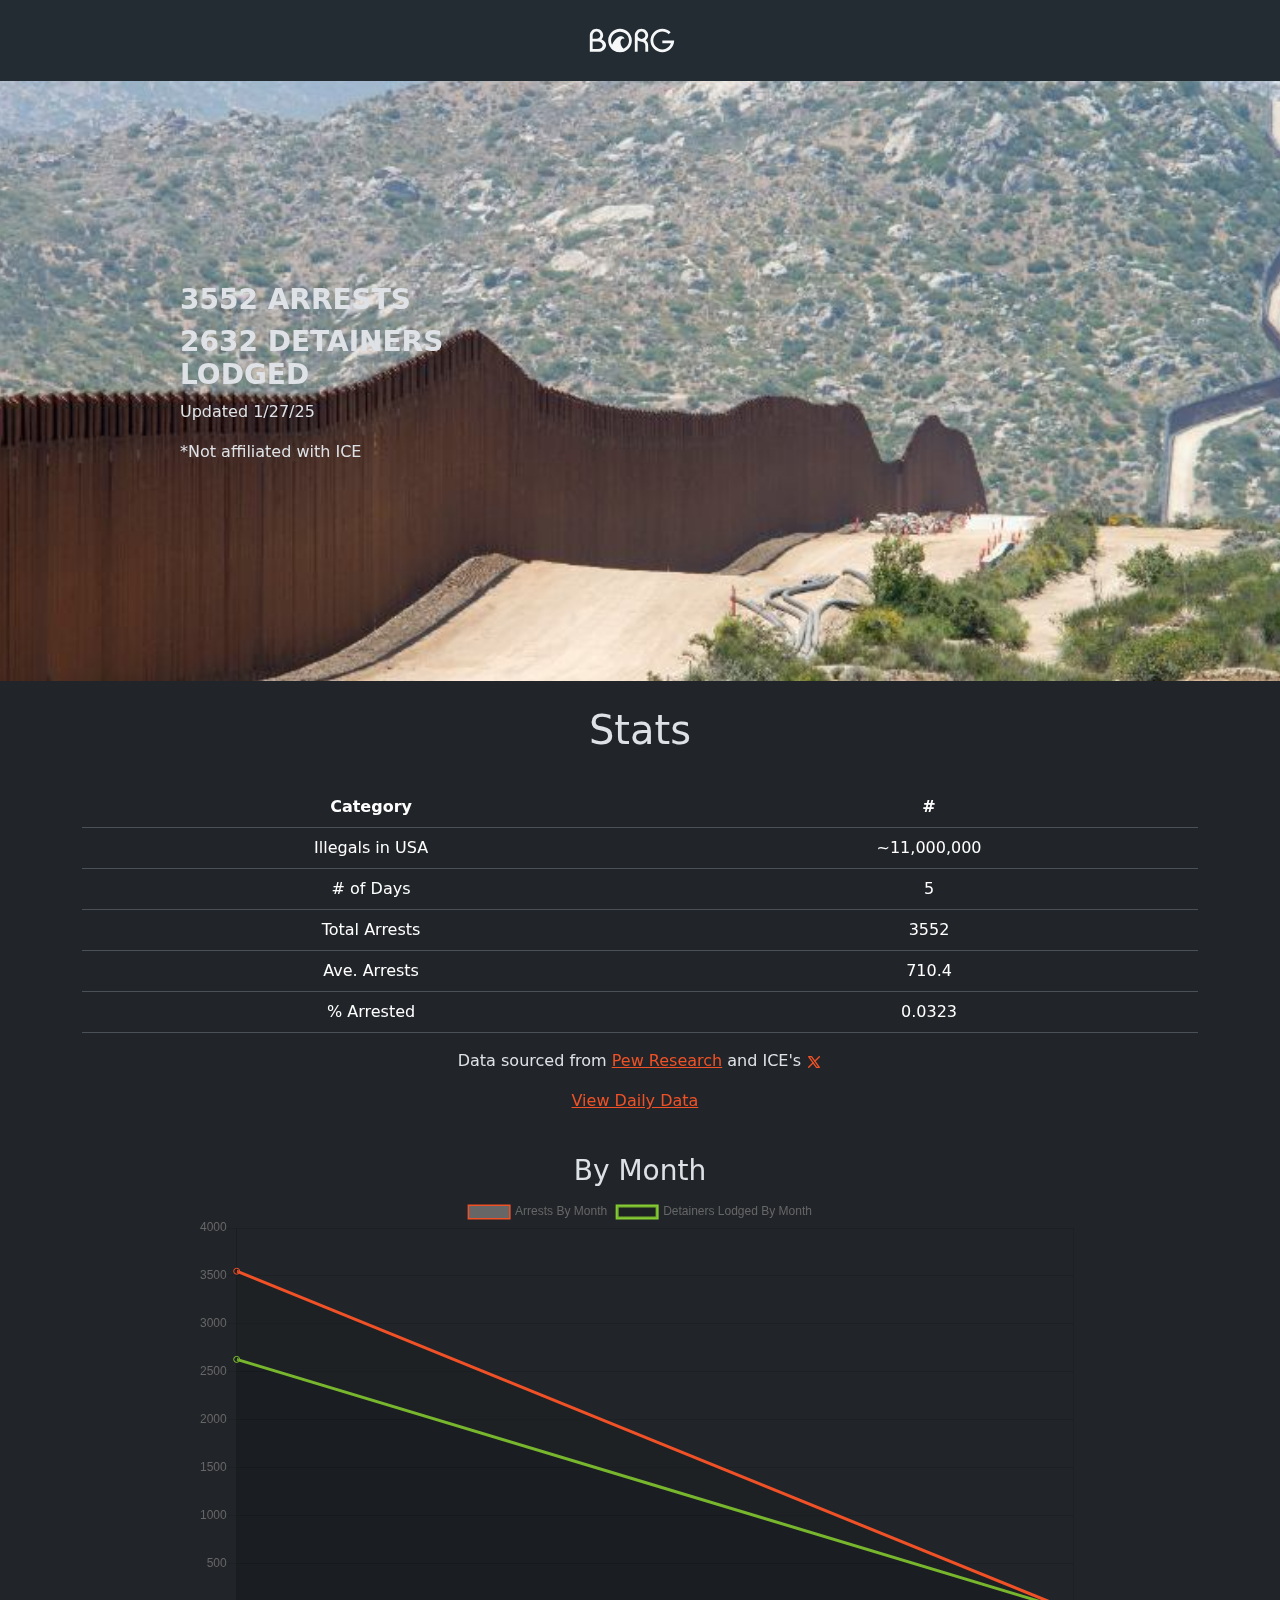
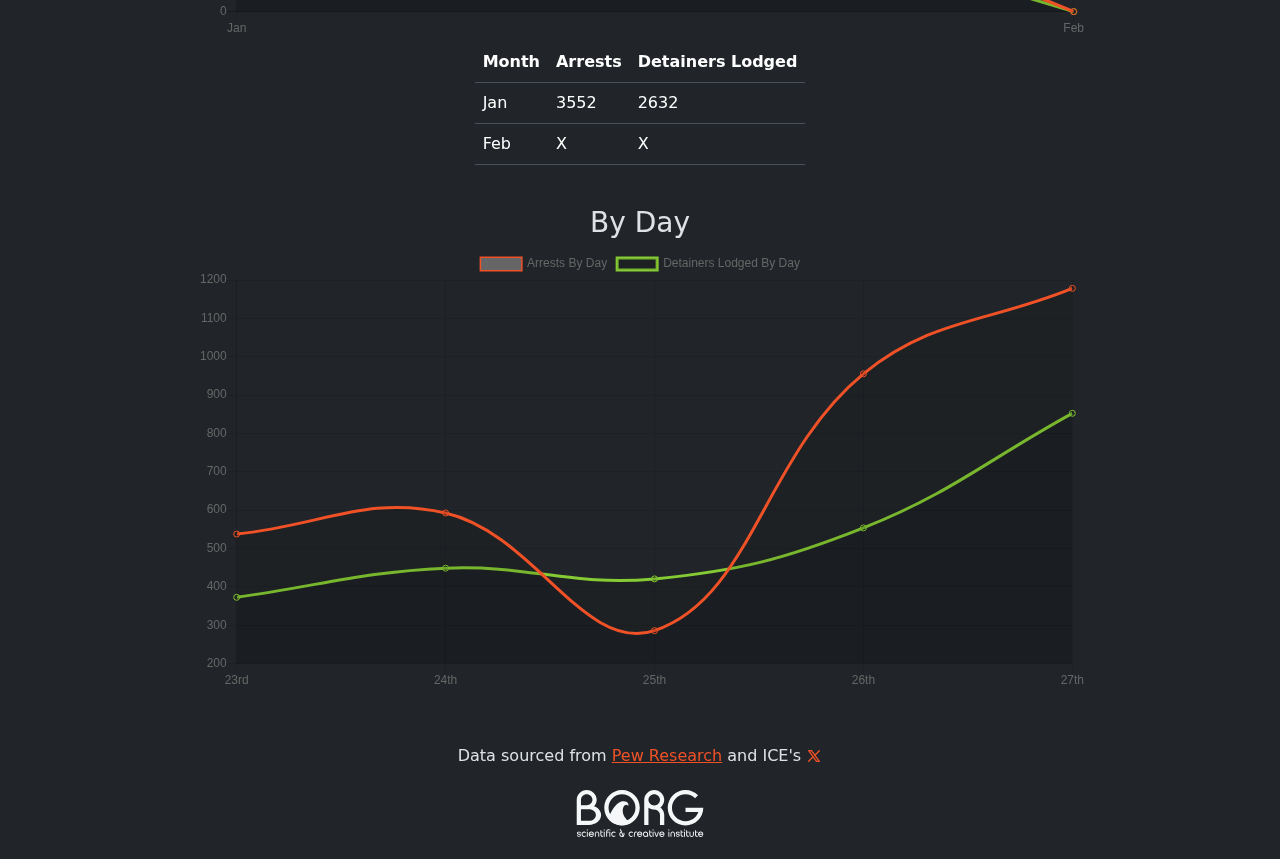
==== commit 18d33984: "bigly update" ====
--- a/index.html
+++ b/index.html
@@ -1,5 +1,9 @@
-<!DOCTYPE html><html data-bs-theme="dark" lang="en"><head><meta charset="utf-8"><meta name="viewport" content="width=device-width, initial-scale=1.0, shrink-to-fit=no"><title>ICE Ticker</title><meta name="twitter:description" content="Keep up to date with the number of ICE arrests since DJT's inauguration."><meta name="twitter:title" content="ICE Ticker"><meta name="twitter:card" content="summary"><meta name="twitter:image" content="assets/img/greg-bulla-6RD0mcpY8f8-unsplash.jpg"><meta name="description" content="Keep up to date with the number of ICE arrests since DJT's inauguration."><meta property="og:image" content="assets/img/greg-bulla-6RD0mcpY8f8-unsplash.jpg"><link rel="icon" type="image/svg+xml" sizes="150x150" href="assets/img/ecoBorg_icon_dark.svg"><link rel="icon" type="image/svg+xml" sizes="150x150" href="assets/img/ecoBorg_icon_light.svg" media="(prefers-color-scheme: dark)"><link rel="icon" type="image/svg+xml" sizes="150x150" href="assets/img/ecoBorg_icon_dark.svg"><link rel="icon" type="image/svg+xml" sizes="150x150" href="assets/img/ecoBorg_icon_light.svg" media="(prefers-color-scheme: dark)"><link rel="stylesheet" href="assets/bootstrap/css/bootstrap.min.css"><link rel="stylesheet" href="assets/css/styles.min.css"></head><body><nav class="navbar navbar-expand-md sticky-top bg-dark py-3" data-bs-theme="dark"><div class="container"><a class="navbar-brand d-flex align-items-center" href="https://borgsci.com/"><span><img src="assets/img/ecoBorg.svg" width="100px"></span></a><button data-bs-toggle="collapse" class="navbar-toggler" data-bs-target="#navcol-6"><span class="visually-hidden">Toggle navigation</span><span class="navbar-toggler-icon"></span></button><div class="collapse navbar-collapse flex-grow-0 order-md-first" id="navcol-6"><ul class="navbar-nav me-auto"><li class="nav-item"></li><li class="nav-item"></li></ul><div class="d-md-none my-2"><button class="btn btn-light me-2" type="button">Button</button><button class="btn btn-primary" type="button">Button</button></div></div><div class="d-none d-md-block"></div></div></nav><section><div data-bss-parallax-bg="true" style="height: 600px;background-image: url(&quot;assets/img/greg-bulla-6RD0mcpY8f8-unsplash.jpg&quot;);background-position: center;background-size: cover;"><div class="container h-100"><div class="row h-100"><div class="col-md-6 text-center text-md-start d-flex d-sm-flex d-md-flex justify-content-center align-items-center justify-content-md-start align-items-md-center justify-content-xl-center"><div style="max-width: 350px;"><h3 class="text-uppercase fw-bold">2373 Arrests</h3><h3 class="text-uppercase fw-bold">1779 Detainers Lodged</h3><p>Updated 1/26/25</p><p>*Not affiliated with ICE</p></div></div></div></div></div></section><div class="container"><div class="row"><div class="col-md-12 text-center" style="padding-top: 25px;"><h1 class="d-md-flex justify-content-md-center">Stats</h1></div></div><div class="row"><div class="col-md-12 text-center" style="padding-top: 25px;"><h3 class="d-md-flex justify-content-md-center">By Month</h3></div></div><div class="row"><div class="col-md-12 d-flex d-md-flex justify-content-center justify-content-md-center"><div style="width: 80%;"><canvas data-bss-chart="{&quot;type&quot;:&quot;line&quot;,&quot;data&quot;:{&quot;labels&quot;:[&quot;Jan&quot;,&quot;Feb&quot;],&quot;datasets&quot;:[{&quot;label&quot;:&quot;Arrests By Month&quot;,&quot;backgroundColor&quot;:&quot;&quot;,&quot;borderColor&quot;:&quot;#F05126&quot;,&quot;data&quot;:[&quot;2373&quot;,&quot;0&quot;],&quot;fill&quot;:true},{&quot;label&quot;:&quot;Detainers Lodged By Month&quot;,&quot;fill&quot;:true,&quot;data&quot;:[&quot;1779&quot;,&quot;0&quot;],&quot;borderColor&quot;:&quot;#85CB33&quot;}]},&quot;options&quot;:{&quot;maintainAspectRatio&quot;:true,&quot;legend&quot;:{&quot;display&quot;:true,&quot;labels&quot;:{&quot;fontStyle&quot;:&quot;normal&quot;}},&quot;title&quot;:{&quot;fontStyle&quot;:&quot;bold&quot;},&quot;scales&quot;:{&quot;xAxes&quot;:[{&quot;ticks&quot;:{&quot;fontStyle&quot;:&quot;normal&quot;}}],&quot;yAxes&quot;:[{&quot;ticks&quot;:{&quot;fontStyle&quot;:&quot;normal&quot;}}]}}}"></canvas></div></div></div><div class="row"><div class="col-md-12 text-center" style="padding-top: 25px;"><h3 class="d-md-flex justify-content-md-center">By Day</h3></div></div><div class="row"><div class="col-md-12 text-center d-flex d-md-flex justify-content-center justify-content-md-center" style="padding-bottom: 25px;"><div style="width: 80%;"><canvas data-bss-chart="{&quot;type&quot;:&quot;line&quot;,&quot;data&quot;:{&quot;labels&quot;:[&quot;23rd&quot;,&quot;24th&quot;,&quot;25th&quot;,&quot;26th&quot;],&quot;datasets&quot;:[{&quot;label&quot;:&quot;Arrests By Day&quot;,&quot;backgroundColor&quot;:&quot;&quot;,&quot;borderColor&quot;:&quot;#F05126&quot;,&quot;data&quot;:[&quot;538&quot;,&quot;593&quot;,&quot;286&quot;,&quot;956&quot;],&quot;fill&quot;:true},{&quot;label&quot;:&quot;Detainers Lodged By Day&quot;,&quot;fill&quot;:true,&quot;data&quot;:[&quot;373&quot;,&quot;449&quot;,&quot;421&quot;,&quot;554&quot;],&quot;borderColor&quot;:&quot;#85CB33&quot;}]},&quot;options&quot;:{&quot;maintainAspectRatio&quot;:true,&quot;legend&quot;:{&quot;display&quot;:true,&quot;labels&quot;:{&quot;fontStyle&quot;:&quot;normal&quot;}},&quot;title&quot;:{&quot;fontStyle&quot;:&quot;bold&quot;},&quot;scales&quot;:{&quot;xAxes&quot;:[{&quot;ticks&quot;:{&quot;fontStyle&quot;:&quot;normal&quot;}}],&quot;yAxes&quot;:[{&quot;ticks&quot;:{&quot;fontStyle&quot;:&quot;normal&quot;}}]}}}"></canvas></div></div></div><div class="row"><div class="col-md-12" style="padding-top: 25px;"><p class="text-center">Data sourced from&nbsp;<a href="https://x.com/ICEgov" target="_blank"><svg xmlns="http://www.w3.org/2000/svg" width="1em" height="1em" viewBox="0 0 24 24" stroke-width="2" stroke="currentColor" fill="none" stroke-linecap="round" stroke-linejoin="round" class="icon icon-tabler icon-tabler-brand-x">
+<!DOCTYPE html><html data-bs-theme="dark" lang="en"><head><meta charset="utf-8"><meta name="viewport" content="width=device-width, initial-scale=1.0, shrink-to-fit=no"><title>ICE Ticker</title><meta name="twitter:description" content="Keep up to date with the number of ICE arrests since DJT's inauguration."><meta name="twitter:title" content="ICE Ticker"><meta name="twitter:card" content="summary"><meta name="twitter:image" content="assets/img/greg-bulla-6RD0mcpY8f8-unsplash.jpg"><meta name="description" content="Keep up to date with the number of ICE arrests since DJT's inauguration."><meta property="og:image" content="assets/img/greg-bulla-6RD0mcpY8f8-unsplash.jpg"><link rel="icon" type="image/svg+xml" sizes="150x150" href="assets/img/ecoBorg_icon_dark.svg"><link rel="icon" type="image/svg+xml" sizes="150x150" href="assets/img/ecoBorg_icon_light.svg" media="(prefers-color-scheme: dark)"><link rel="icon" type="image/svg+xml" sizes="150x150" href="assets/img/ecoBorg_icon_dark.svg"><link rel="icon" type="image/svg+xml" sizes="150x150" href="assets/img/ecoBorg_icon_light.svg" media="(prefers-color-scheme: dark)"><link rel="stylesheet" href="assets/bootstrap/css/bootstrap.min.css"><link rel="stylesheet" href="assets/css/styles.min.css"></head><body><nav class="navbar navbar-expand-md sticky-top bg-dark py-3" data-bs-theme="dark"><div class="container"><a class="navbar-brand d-flex align-items-center" href="../index.html"><span><img src="assets/img/ecoBorg.svg" width="100px"></span></a><button data-bs-toggle="collapse" class="navbar-toggler" data-bs-target="#navcol-6"><span class="visually-hidden">Toggle navigation</span><span class="navbar-toggler-icon"></span></button><div class="collapse navbar-collapse flex-grow-0 order-md-first" id="navcol-6"><ul class="navbar-nav me-auto"><li class="nav-item"></li><li class="nav-item"></li></ul><div class="d-md-none my-2"><button class="btn btn-light me-2" type="button">Button</button><button class="btn btn-primary" type="button">Button</button></div></div><div class="d-none d-md-block"></div></div></nav><section><div data-bss-parallax-bg="true" style="height: 600px;background-image: url(&quot;assets/img/greg-bulla-6RD0mcpY8f8-unsplash.jpg&quot;);background-position: center;background-size: cover;"><div class="container h-100"><div class="row h-100"><div class="col-md-6 text-center text-md-start d-flex d-sm-flex d-md-flex justify-content-center align-items-center justify-content-md-start align-items-md-center justify-content-xl-center"><div style="max-width: 350px;"><h3 class="text-uppercase fw-bold">3552 Arrests</h3><h3 class="text-uppercase fw-bold">2632 Detainers Lodged</h3><p>Updated 1/27/25</p><p>*Not affiliated with ICE</p></div></div></div></div></div></section><div class="container"><div class="row"><div class="col-md-12" style="padding-top: 25px;"><h1 class="d-md-flex justify-content-md-center">Stats</h1></div></div></div><div class="container"><div class="row"><div class="col-md-12 text-center" style="padding-top: 25px;"><div class="table-responsive"><table class="table"><thead><tr><th>Category</th><th>#</th></tr></thead><tbody><tr><td>Illegals in USA</td><td>~11,000,000</td></tr><tr><td># of Days</td><td>5</td></tr><tr><td>Total Arrests</td><td>3552</td></tr><tr><td>Ave. Arrests</td><td>710.4</td></tr><tr><td>% Arrested</td><td>0.0323</td></tr></tbody></table></div><p class="text-center">Data sourced from&nbsp;<a href="https://www.pewresearch.org/short-reads/2024/07/22/what-we-know-about-unauthorized-immigrants-living-in-the-us/" target="_blank">Pew Research</a>&nbsp;and ICE's&nbsp;<a href="https://x.com/ICEgov" target="_blank"><svg xmlns="http://www.w3.org/2000/svg" width="1em" height="1em" viewBox="0 0 24 24" stroke-width="2" stroke="currentColor" fill="none" stroke-linecap="round" stroke-linejoin="round" class="icon icon-tabler icon-tabler-brand-x">
   <path stroke="none" d="M0 0h24v24H0z" fill="none"></path>
   <path d="M4 4l11.733 16h4.267l-11.733 -16z"></path>
   <path d="M4 20l6.768 -6.768m2.46 -2.46l6.772 -6.772"></path>
-</svg></a></p><p class="text-center"><img src="assets/img/borgsci_light_trans.svg" width="150px"><a href="https://x.com/ICEgov" target="_blank"></a></p></div></div></div><script src="assets/bootstrap/js/bootstrap.min.js"></script><script src="assets/js/script.min.js"></script></body></html>+</svg></a></p><p class="text-center"><a href="data.html">View Daily Data</a>&nbsp;&nbsp;</p></div></div><div class="row"><div class="col-md-12 text-center" style="padding-top: 25px;"><h3 class="d-md-flex justify-content-md-center">By Month</h3></div></div><div class="row"><div class="col-md-12 d-flex d-md-flex justify-content-center justify-content-md-center"><div style="width: 80%;"><canvas data-bss-chart="{&quot;type&quot;:&quot;line&quot;,&quot;data&quot;:{&quot;labels&quot;:[&quot;Jan&quot;,&quot;Feb&quot;],&quot;datasets&quot;:[{&quot;label&quot;:&quot;Arrests By Month&quot;,&quot;backgroundColor&quot;:&quot;&quot;,&quot;borderColor&quot;:&quot;#F05126&quot;,&quot;data&quot;:[&quot;3552&quot;,&quot;0&quot;],&quot;fill&quot;:true},{&quot;label&quot;:&quot;Detainers Lodged By Month&quot;,&quot;fill&quot;:true,&quot;data&quot;:[&quot;2632&quot;,&quot;0&quot;],&quot;borderColor&quot;:&quot;#85CB33&quot;}]},&quot;options&quot;:{&quot;maintainAspectRatio&quot;:true,&quot;legend&quot;:{&quot;display&quot;:true,&quot;labels&quot;:{&quot;fontStyle&quot;:&quot;normal&quot;}},&quot;title&quot;:{&quot;fontStyle&quot;:&quot;bold&quot;},&quot;scales&quot;:{&quot;xAxes&quot;:[{&quot;ticks&quot;:{&quot;fontStyle&quot;:&quot;normal&quot;}}],&quot;yAxes&quot;:[{&quot;ticks&quot;:{&quot;fontStyle&quot;:&quot;normal&quot;}}]}}}"></canvas></div></div></div><div class="row"><div class="col-md-12 d-flex d-md-flex justify-content-center justify-content-md-center"><div class="table-responsive"><table class="table"><thead><tr><th>Month</th><th>Arrests</th><th>Detainers Lodged</th></tr></thead><tbody><tr><td>Jan</td><td>3552</td><td>2632</td></tr><tr><td>Feb</td><td>X</td><td>X</td></tr></tbody></table></div></div></div><div class="row"><div class="col-md-12 text-center" style="padding-top: 25px;"><h3 class="d-md-flex justify-content-md-center">By Day</h3></div></div><div class="row"><div class="col-md-12 text-center d-flex d-md-flex justify-content-center justify-content-md-center" style="padding-bottom: 25px;"><div style="width: 80%;"><canvas data-bss-chart="{&quot;type&quot;:&quot;line&quot;,&quot;data&quot;:{&quot;labels&quot;:[&quot;23rd&quot;,&quot;24th&quot;,&quot;25th&quot;,&quot;26th&quot;,&quot;27th&quot;],&quot;datasets&quot;:[{&quot;label&quot;:&quot;Arrests By Day&quot;,&quot;backgroundColor&quot;:&quot;&quot;,&quot;borderColor&quot;:&quot;#F05126&quot;,&quot;data&quot;:[&quot;538&quot;,&quot;593&quot;,&quot;286&quot;,&quot;956&quot;,&quot;1179&quot;],&quot;fill&quot;:true},{&quot;label&quot;:&quot;Detainers Lodged By Day&quot;,&quot;fill&quot;:true,&quot;data&quot;:[&quot;373&quot;,&quot;449&quot;,&quot;421&quot;,&quot;554&quot;,&quot;853&quot;],&quot;borderColor&quot;:&quot;#85CB33&quot;}]},&quot;options&quot;:{&quot;maintainAspectRatio&quot;:true,&quot;legend&quot;:{&quot;display&quot;:true,&quot;labels&quot;:{&quot;fontStyle&quot;:&quot;normal&quot;}},&quot;title&quot;:{&quot;fontStyle&quot;:&quot;bold&quot;},&quot;scales&quot;:{&quot;xAxes&quot;:[{&quot;ticks&quot;:{&quot;fontStyle&quot;:&quot;normal&quot;}}],&quot;yAxes&quot;:[{&quot;ticks&quot;:{&quot;fontStyle&quot;:&quot;normal&quot;}}]}}}"></canvas></div></div></div><div class="row"><div class="col-md-12" style="padding-top: 25px;"><p class="text-center">Data sourced from&nbsp;<a href="https://www.pewresearch.org/short-reads/2024/07/22/what-we-know-about-unauthorized-immigrants-living-in-the-us/" target="_blank">Pew Research</a>&nbsp;and ICE's&nbsp;<a href="https://x.com/ICEgov" target="_blank"><svg xmlns="http://www.w3.org/2000/svg" width="1em" height="1em" viewBox="0 0 24 24" stroke-width="2" stroke="currentColor" fill="none" stroke-linecap="round" stroke-linejoin="round" class="icon icon-tabler icon-tabler-brand-x">
+  <path stroke="none" d="M0 0h24v24H0z" fill="none"></path>
+  <path d="M4 4l11.733 16h4.267l-11.733 -16z"></path>
+  <path d="M4 20l6.768 -6.768m2.46 -2.46l6.772 -6.772"></path>
+</svg></a></p><p class="text-center"><img src="assets/img/borgsci_light_trans.svg" width="150px"><a href="https://x.com/ICEgov" target="_blank"></a></p></div></div></div><script src="assets/bootstrap/js/bootstrap.min.js"></script><script src="assets/js/script.min.js"></script><script src="assets/js/chart.min.min.js"></script></body></html>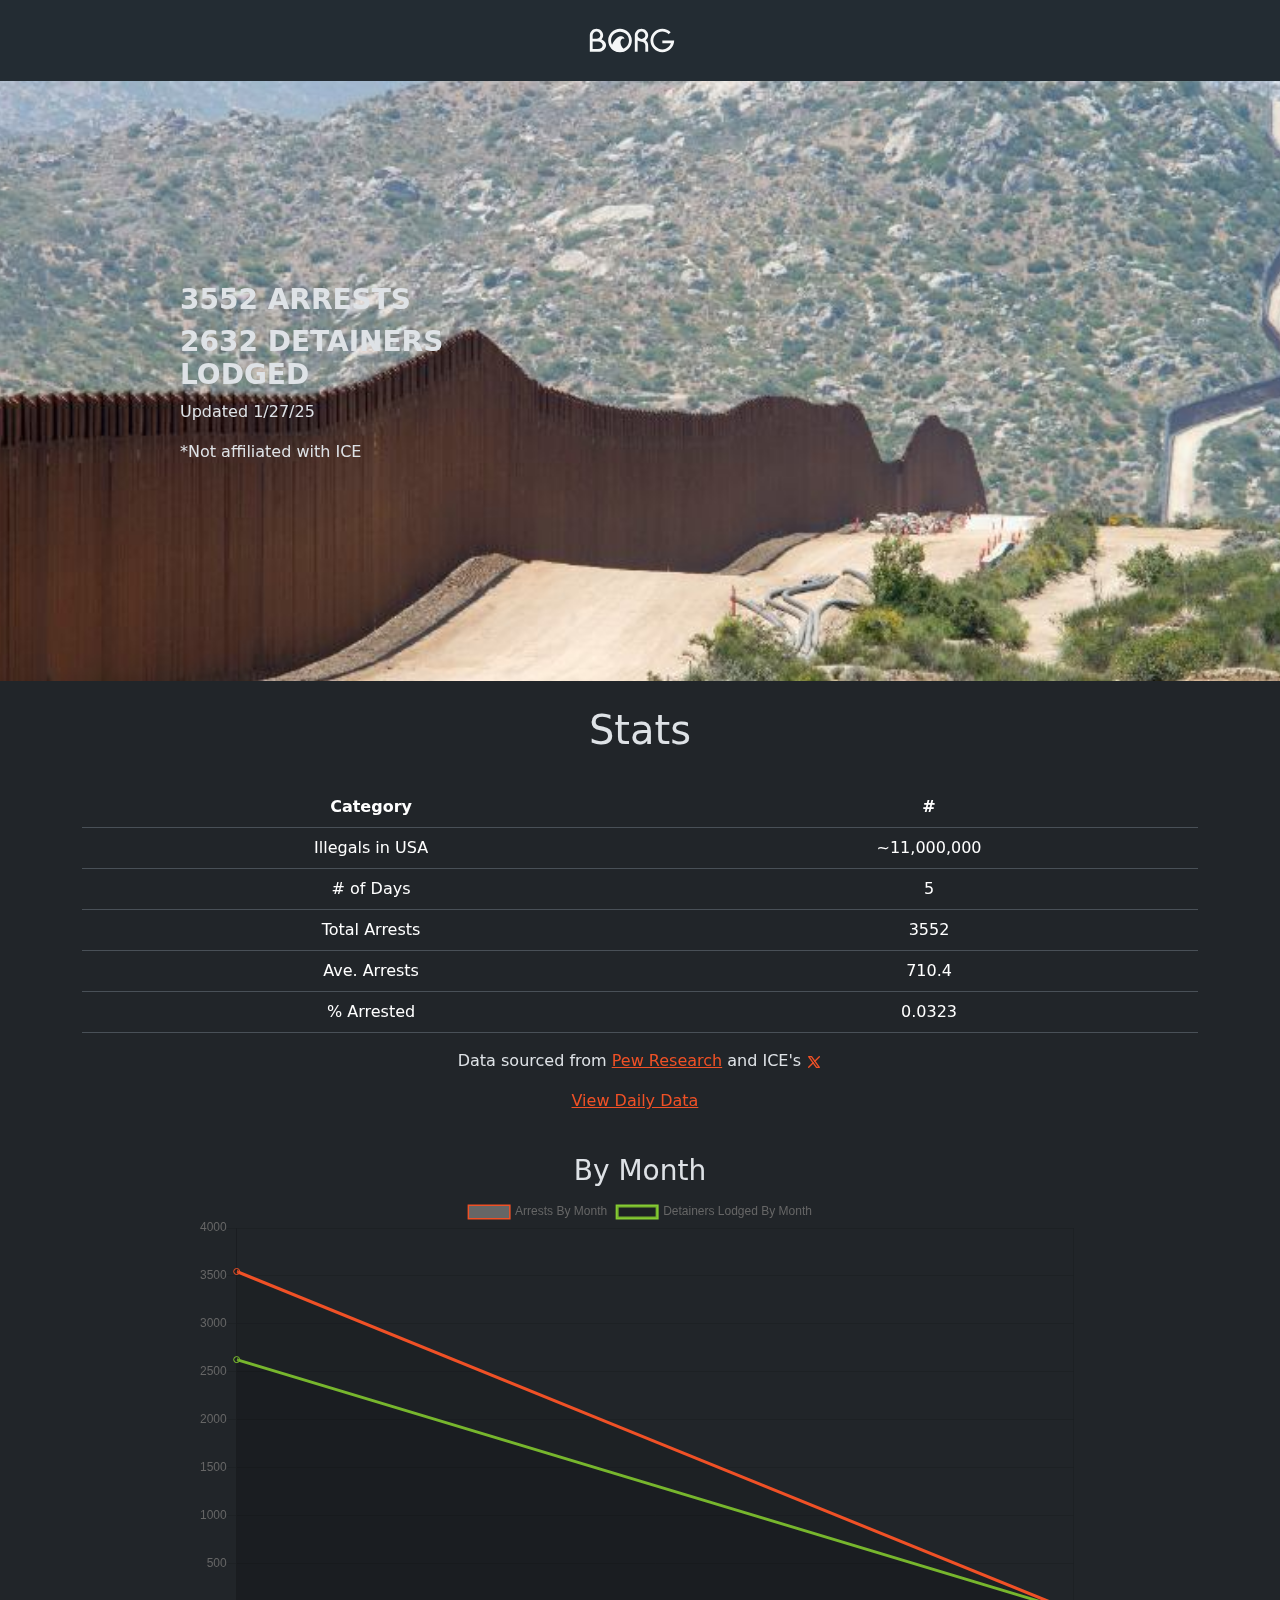
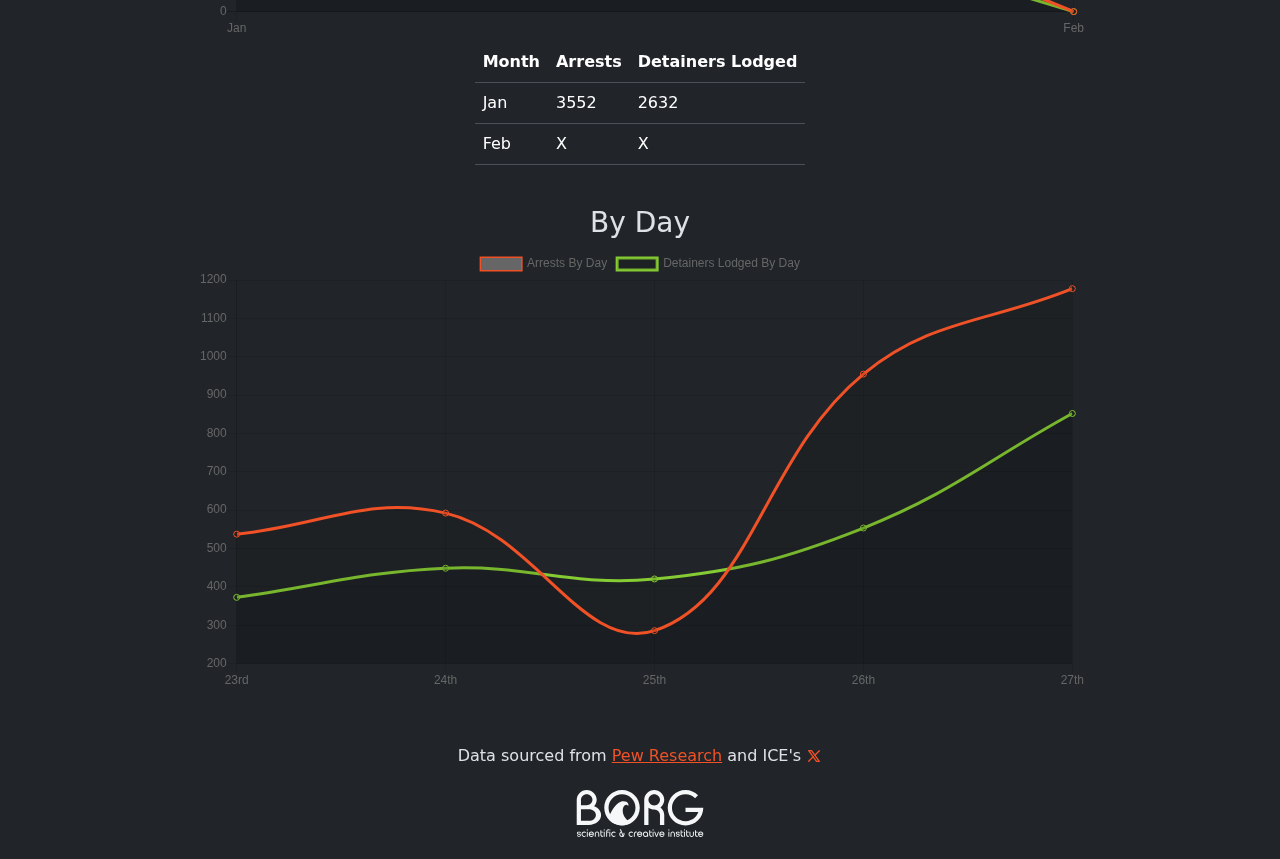
==== commit 0debdadd: "menu fix" ====
--- a/index.html
+++ b/index.html
@@ -1,4 +1,4 @@
-<!DOCTYPE html><html data-bs-theme="dark" lang="en"><head><meta charset="utf-8"><meta name="viewport" content="width=device-width, initial-scale=1.0, shrink-to-fit=no"><title>ICE Ticker</title><meta name="twitter:description" content="Keep up to date with the number of ICE arrests since DJT's inauguration."><meta name="twitter:title" content="ICE Ticker"><meta name="twitter:card" content="summary"><meta name="twitter:image" content="assets/img/greg-bulla-6RD0mcpY8f8-unsplash.jpg"><meta name="description" content="Keep up to date with the number of ICE arrests since DJT's inauguration."><meta property="og:image" content="assets/img/greg-bulla-6RD0mcpY8f8-unsplash.jpg"><link rel="icon" type="image/svg+xml" sizes="150x150" href="assets/img/ecoBorg_icon_dark.svg"><link rel="icon" type="image/svg+xml" sizes="150x150" href="assets/img/ecoBorg_icon_light.svg" media="(prefers-color-scheme: dark)"><link rel="icon" type="image/svg+xml" sizes="150x150" href="assets/img/ecoBorg_icon_dark.svg"><link rel="icon" type="image/svg+xml" sizes="150x150" href="assets/img/ecoBorg_icon_light.svg" media="(prefers-color-scheme: dark)"><link rel="stylesheet" href="assets/bootstrap/css/bootstrap.min.css"><link rel="stylesheet" href="assets/css/styles.min.css"></head><body><nav class="navbar navbar-expand-md sticky-top bg-dark py-3" data-bs-theme="dark"><div class="container"><a class="navbar-brand d-flex align-items-center" href="../index.html"><span><img src="assets/img/ecoBorg.svg" width="100px"></span></a><button data-bs-toggle="collapse" class="navbar-toggler" data-bs-target="#navcol-6"><span class="visually-hidden">Toggle navigation</span><span class="navbar-toggler-icon"></span></button><div class="collapse navbar-collapse flex-grow-0 order-md-first" id="navcol-6"><ul class="navbar-nav me-auto"><li class="nav-item"></li><li class="nav-item"></li></ul><div class="d-md-none my-2"><button class="btn btn-light me-2" type="button">Button</button><button class="btn btn-primary" type="button">Button</button></div></div><div class="d-none d-md-block"></div></div></nav><section><div data-bss-parallax-bg="true" style="height: 600px;background-image: url(&quot;assets/img/greg-bulla-6RD0mcpY8f8-unsplash.jpg&quot;);background-position: center;background-size: cover;"><div class="container h-100"><div class="row h-100"><div class="col-md-6 text-center text-md-start d-flex d-sm-flex d-md-flex justify-content-center align-items-center justify-content-md-start align-items-md-center justify-content-xl-center"><div style="max-width: 350px;"><h3 class="text-uppercase fw-bold">3552 Arrests</h3><h3 class="text-uppercase fw-bold">2632 Detainers Lodged</h3><p>Updated 1/27/25</p><p>*Not affiliated with ICE</p></div></div></div></div></div></section><div class="container"><div class="row"><div class="col-md-12" style="padding-top: 25px;"><h1 class="d-md-flex justify-content-md-center">Stats</h1></div></div></div><div class="container"><div class="row"><div class="col-md-12 text-center" style="padding-top: 25px;"><div class="table-responsive"><table class="table"><thead><tr><th>Category</th><th>#</th></tr></thead><tbody><tr><td>Illegals in USA</td><td>~11,000,000</td></tr><tr><td># of Days</td><td>5</td></tr><tr><td>Total Arrests</td><td>3552</td></tr><tr><td>Ave. Arrests</td><td>710.4</td></tr><tr><td>% Arrested</td><td>0.0323</td></tr></tbody></table></div><p class="text-center">Data sourced from&nbsp;<a href="https://www.pewresearch.org/short-reads/2024/07/22/what-we-know-about-unauthorized-immigrants-living-in-the-us/" target="_blank">Pew Research</a>&nbsp;and ICE's&nbsp;<a href="https://x.com/ICEgov" target="_blank"><svg xmlns="http://www.w3.org/2000/svg" width="1em" height="1em" viewBox="0 0 24 24" stroke-width="2" stroke="currentColor" fill="none" stroke-linecap="round" stroke-linejoin="round" class="icon icon-tabler icon-tabler-brand-x">
+<!DOCTYPE html><html data-bs-theme="dark" lang="en"><head><meta charset="utf-8"><meta name="viewport" content="width=device-width, initial-scale=1.0, shrink-to-fit=no"><title>ICE Ticker</title><meta name="twitter:description" content="Keep up to date with the number of ICE arrests since DJT's inauguration."><meta name="twitter:title" content="ICE Ticker"><meta name="twitter:card" content="summary"><meta name="twitter:image" content="assets/img/greg-bulla-6RD0mcpY8f8-unsplash.jpg"><meta name="description" content="Keep up to date with the number of ICE arrests since DJT's inauguration."><meta property="og:image" content="assets/img/greg-bulla-6RD0mcpY8f8-unsplash.jpg"><link rel="icon" type="image/svg+xml" sizes="150x150" href="assets/img/ecoBorg_icon_dark.svg"><link rel="icon" type="image/svg+xml" sizes="150x150" href="assets/img/ecoBorg_icon_light.svg" media="(prefers-color-scheme: dark)"><link rel="icon" type="image/svg+xml" sizes="150x150" href="assets/img/ecoBorg_icon_dark.svg"><link rel="icon" type="image/svg+xml" sizes="150x150" href="assets/img/ecoBorg_icon_light.svg" media="(prefers-color-scheme: dark)"><link rel="stylesheet" href="assets/bootstrap/css/bootstrap.min.css"><link rel="stylesheet" href="assets/css/styles.min.css"></head><body><nav class="navbar navbar-expand-md sticky-top bg-dark py-3" data-bs-theme="dark"><div class="container"><a class="navbar-brand d-flex align-items-center" href="../index.html"><span><img src="assets/img/ecoBorg.svg" width="100px"></span></a><div class="collapse navbar-collapse flex-grow-0 order-md-first" id="navcol-6"><ul class="navbar-nav me-auto"><li class="nav-item"></li><li class="nav-item"></li></ul><div class="d-md-none my-2"><button class="btn btn-light me-2" type="button">Button</button><button class="btn btn-primary" type="button">Button</button></div></div><div class="d-none d-md-block"></div></div></nav><section><div data-bss-parallax-bg="true" style="height: 600px;background-image: url(&quot;assets/img/greg-bulla-6RD0mcpY8f8-unsplash.jpg&quot;);background-position: center;background-size: cover;"><div class="container h-100"><div class="row h-100"><div class="col-md-6 text-center text-md-start d-flex d-sm-flex d-md-flex justify-content-center align-items-center justify-content-md-start align-items-md-center justify-content-xl-center"><div style="max-width: 350px;"><h3 class="text-uppercase fw-bold">3552 Arrests</h3><h3 class="text-uppercase fw-bold">2632 Detainers Lodged</h3><p>Updated 1/27/25</p><p>*Not affiliated with ICE</p></div></div></div></div></div></section><div class="container"><div class="row"><div class="col-md-12" style="padding-top: 25px;"><h1 class="d-md-flex justify-content-md-center">Stats</h1></div></div></div><div class="container"><div class="row"><div class="col-md-12 text-center" style="padding-top: 25px;"><div class="table-responsive"><table class="table"><thead><tr><th>Category</th><th>#</th></tr></thead><tbody><tr><td>Illegals in USA</td><td>~11,000,000</td></tr><tr><td># of Days</td><td>5</td></tr><tr><td>Total Arrests</td><td>3552</td></tr><tr><td>Ave. Arrests</td><td>710.4</td></tr><tr><td>% Arrested</td><td>0.0323</td></tr></tbody></table></div><p class="text-center">Data sourced from&nbsp;<a href="https://www.pewresearch.org/short-reads/2024/07/22/what-we-know-about-unauthorized-immigrants-living-in-the-us/" target="_blank">Pew Research</a>&nbsp;and ICE's&nbsp;<a href="https://x.com/ICEgov" target="_blank"><svg xmlns="http://www.w3.org/2000/svg" width="1em" height="1em" viewBox="0 0 24 24" stroke-width="2" stroke="currentColor" fill="none" stroke-linecap="round" stroke-linejoin="round" class="icon icon-tabler icon-tabler-brand-x">
   <path stroke="none" d="M0 0h24v24H0z" fill="none"></path>
   <path d="M4 4l11.733 16h4.267l-11.733 -16z"></path>
   <path d="M4 20l6.768 -6.768m2.46 -2.46l6.772 -6.772"></path>
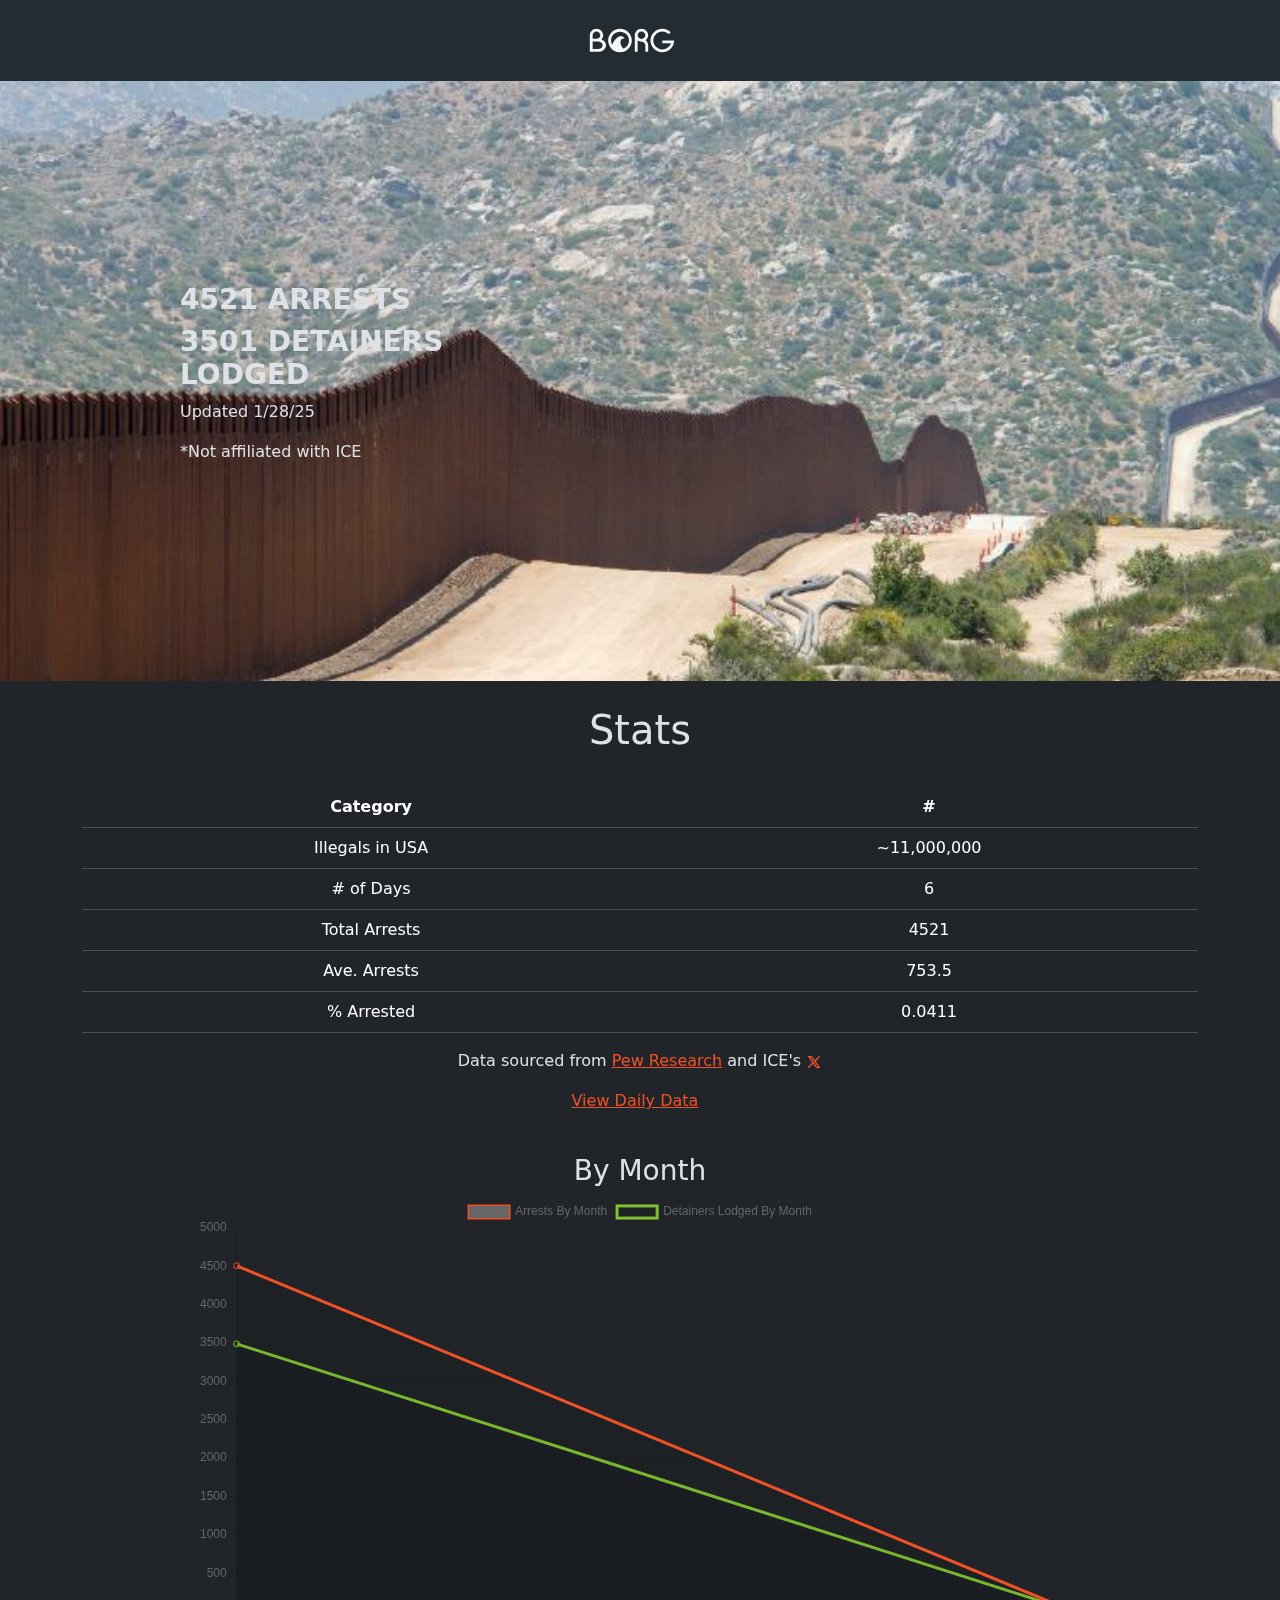
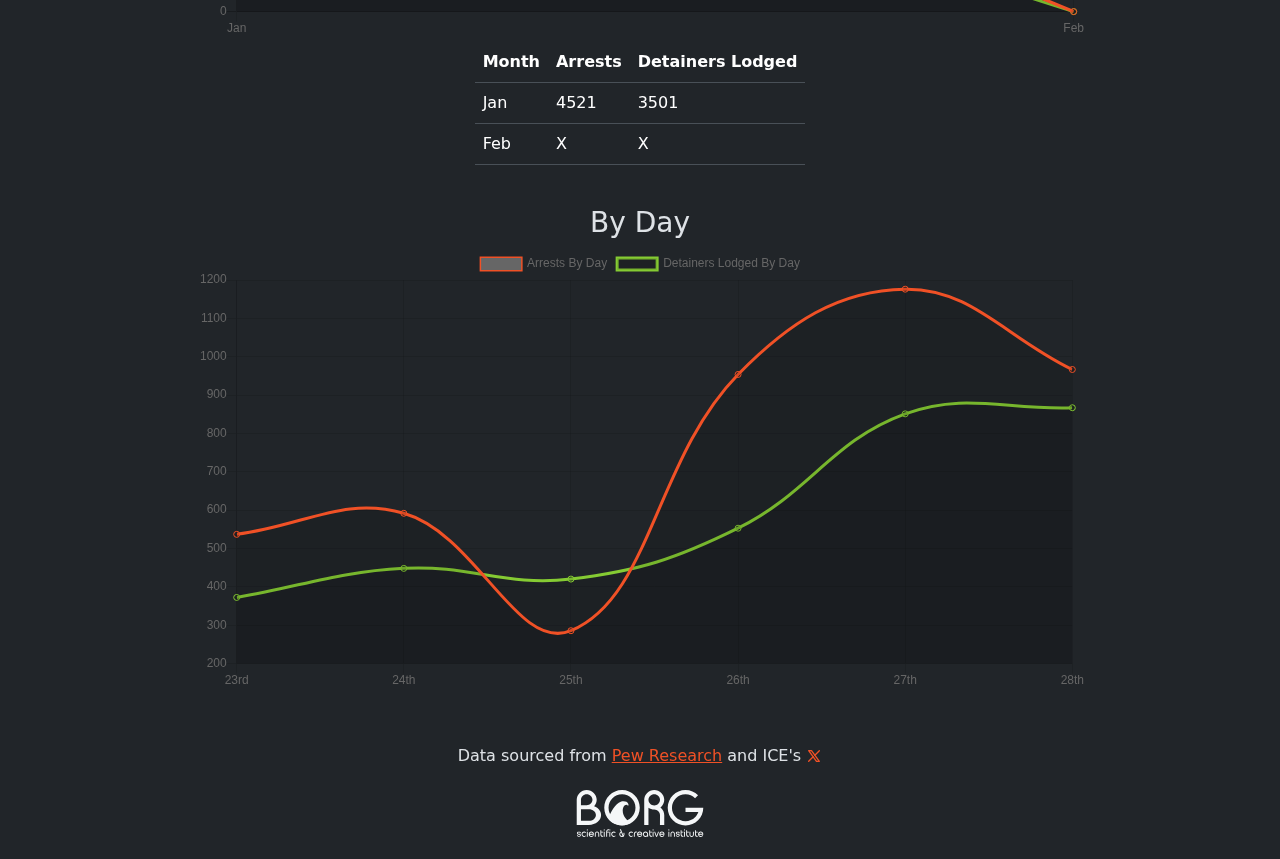
==== commit 4de822cd: "updated stats" ====
--- a/index.html
+++ b/index.html
@@ -1,8 +1,8 @@
-<!DOCTYPE html><html data-bs-theme="dark" lang="en"><head><meta charset="utf-8"><meta name="viewport" content="width=device-width, initial-scale=1.0, shrink-to-fit=no"><title>ICE Ticker</title><meta name="twitter:description" content="Keep up to date with the number of ICE arrests since DJT's inauguration."><meta name="twitter:title" content="ICE Ticker"><meta name="twitter:card" content="summary"><meta name="twitter:image" content="assets/img/greg-bulla-6RD0mcpY8f8-unsplash.jpg"><meta name="description" content="Keep up to date with the number of ICE arrests since DJT's inauguration."><meta property="og:image" content="assets/img/greg-bulla-6RD0mcpY8f8-unsplash.jpg"><link rel="icon" type="image/svg+xml" sizes="150x150" href="assets/img/ecoBorg_icon_dark.svg"><link rel="icon" type="image/svg+xml" sizes="150x150" href="assets/img/ecoBorg_icon_light.svg" media="(prefers-color-scheme: dark)"><link rel="icon" type="image/svg+xml" sizes="150x150" href="assets/img/ecoBorg_icon_dark.svg"><link rel="icon" type="image/svg+xml" sizes="150x150" href="assets/img/ecoBorg_icon_light.svg" media="(prefers-color-scheme: dark)"><link rel="stylesheet" href="assets/bootstrap/css/bootstrap.min.css"><link rel="stylesheet" href="assets/css/styles.min.css"></head><body><nav class="navbar navbar-expand-md sticky-top bg-dark py-3" data-bs-theme="dark"><div class="container"><a class="navbar-brand d-flex align-items-center" href="../index.html"><span><img src="assets/img/ecoBorg.svg" width="100px"></span></a><div class="collapse navbar-collapse flex-grow-0 order-md-first" id="navcol-6"><ul class="navbar-nav me-auto"><li class="nav-item"></li><li class="nav-item"></li></ul><div class="d-md-none my-2"><button class="btn btn-light me-2" type="button">Button</button><button class="btn btn-primary" type="button">Button</button></div></div><div class="d-none d-md-block"></div></div></nav><section><div data-bss-parallax-bg="true" style="height: 600px;background-image: url(&quot;assets/img/greg-bulla-6RD0mcpY8f8-unsplash.jpg&quot;);background-position: center;background-size: cover;"><div class="container h-100"><div class="row h-100"><div class="col-md-6 text-center text-md-start d-flex d-sm-flex d-md-flex justify-content-center align-items-center justify-content-md-start align-items-md-center justify-content-xl-center"><div style="max-width: 350px;"><h3 class="text-uppercase fw-bold">3552 Arrests</h3><h3 class="text-uppercase fw-bold">2632 Detainers Lodged</h3><p>Updated 1/27/25</p><p>*Not affiliated with ICE</p></div></div></div></div></div></section><div class="container"><div class="row"><div class="col-md-12" style="padding-top: 25px;"><h1 class="d-md-flex justify-content-md-center">Stats</h1></div></div></div><div class="container"><div class="row"><div class="col-md-12 text-center" style="padding-top: 25px;"><div class="table-responsive"><table class="table"><thead><tr><th>Category</th><th>#</th></tr></thead><tbody><tr><td>Illegals in USA</td><td>~11,000,000</td></tr><tr><td># of Days</td><td>5</td></tr><tr><td>Total Arrests</td><td>3552</td></tr><tr><td>Ave. Arrests</td><td>710.4</td></tr><tr><td>% Arrested</td><td>0.0323</td></tr></tbody></table></div><p class="text-center">Data sourced from&nbsp;<a href="https://www.pewresearch.org/short-reads/2024/07/22/what-we-know-about-unauthorized-immigrants-living-in-the-us/" target="_blank">Pew Research</a>&nbsp;and ICE's&nbsp;<a href="https://x.com/ICEgov" target="_blank"><svg xmlns="http://www.w3.org/2000/svg" width="1em" height="1em" viewBox="0 0 24 24" stroke-width="2" stroke="currentColor" fill="none" stroke-linecap="round" stroke-linejoin="round" class="icon icon-tabler icon-tabler-brand-x">
+<!DOCTYPE html><html data-bs-theme="dark" lang="en"><head><meta charset="utf-8"><meta name="viewport" content="width=device-width, initial-scale=1.0, shrink-to-fit=no"><title>ICE Ticker</title><meta name="twitter:description" content="Keep up to date with the number of ICE arrests since DJT's inauguration."><meta name="twitter:title" content="ICE Ticker"><meta name="twitter:card" content="summary"><meta name="twitter:image" content="assets/img/greg-bulla-6RD0mcpY8f8-unsplash.jpg"><meta name="description" content="Keep up to date with the number of ICE arrests since DJT's inauguration."><meta property="og:image" content="assets/img/greg-bulla-6RD0mcpY8f8-unsplash.jpg"><link rel="icon" type="image/svg+xml" sizes="150x150" href="assets/img/ecoBorg_icon_dark.svg"><link rel="icon" type="image/svg+xml" sizes="150x150" href="assets/img/ecoBorg_icon_light.svg" media="(prefers-color-scheme: dark)"><link rel="icon" type="image/svg+xml" sizes="150x150" href="assets/img/ecoBorg_icon_dark.svg"><link rel="icon" type="image/svg+xml" sizes="150x150" href="assets/img/ecoBorg_icon_light.svg" media="(prefers-color-scheme: dark)"><link rel="stylesheet" href="assets/bootstrap/css/bootstrap.min.css"><link rel="stylesheet" href="assets/css/styles.min.css"></head><body><nav class="navbar navbar-expand-md sticky-top bg-dark py-3" data-bs-theme="dark"><div class="container"><a class="navbar-brand d-flex align-items-center" href="../index.html"><span><img src="assets/img/ecoBorg.svg" width="100px"></span></a><div class="collapse navbar-collapse flex-grow-0 order-md-first" id="navcol-6"><ul class="navbar-nav me-auto"><li class="nav-item"></li><li class="nav-item"></li></ul><div class="d-md-none my-2"><button class="btn btn-light me-2" type="button">Button</button><button class="btn btn-primary" type="button">Button</button></div></div><div class="d-none d-md-block"></div></div></nav><section><div data-bss-parallax-bg="true" style="height: 600px;background-image: url(&quot;assets/img/greg-bulla-6RD0mcpY8f8-unsplash.jpg&quot;);background-position: center;background-size: cover;"><div class="container h-100"><div class="row h-100"><div class="col-md-6 text-center text-md-start d-flex d-sm-flex d-md-flex justify-content-center align-items-center justify-content-md-start align-items-md-center justify-content-xl-center"><div style="max-width: 350px;"><h3 class="text-uppercase fw-bold">4521 Arrests</h3><h3 class="text-uppercase fw-bold">3501 Detainers Lodged</h3><p>Updated 1/28/25</p><p>*Not affiliated with ICE</p></div></div></div></div></div></section><div class="container"><div class="row"><div class="col-md-12" style="padding-top: 25px;"><h1 class="d-md-flex justify-content-md-center" style="text-align: center;">Stats</h1></div></div></div><div class="container"><div class="row"><div class="col-md-12 text-center" style="padding-top: 25px;"><div class="table-responsive"><table class="table"><thead><tr><th>Category</th><th>#</th></tr></thead><tbody><tr><td>Illegals in USA</td><td>~11,000,000</td></tr><tr><td># of Days</td><td>6</td></tr><tr><td>Total Arrests</td><td>4521</td></tr><tr><td>Ave. Arrests</td><td>753.5</td></tr><tr><td>% Arrested</td><td>0.0411</td></tr></tbody></table></div><p class="text-center">Data sourced from&nbsp;<a href="https://www.pewresearch.org/short-reads/2024/07/22/what-we-know-about-unauthorized-immigrants-living-in-the-us/" target="_blank">Pew Research</a>&nbsp;and ICE's&nbsp;<a href="https://x.com/ICEgov" target="_blank"><svg xmlns="http://www.w3.org/2000/svg" width="1em" height="1em" viewBox="0 0 24 24" stroke-width="2" stroke="currentColor" fill="none" stroke-linecap="round" stroke-linejoin="round" class="icon icon-tabler icon-tabler-brand-x">
   <path stroke="none" d="M0 0h24v24H0z" fill="none"></path>
   <path d="M4 4l11.733 16h4.267l-11.733 -16z"></path>
   <path d="M4 20l6.768 -6.768m2.46 -2.46l6.772 -6.772"></path>
-</svg></a></p><p class="text-center"><a href="data.html">View Daily Data</a>&nbsp;&nbsp;</p></div></div><div class="row"><div class="col-md-12 text-center" style="padding-top: 25px;"><h3 class="d-md-flex justify-content-md-center">By Month</h3></div></div><div class="row"><div class="col-md-12 d-flex d-md-flex justify-content-center justify-content-md-center"><div style="width: 80%;"><canvas data-bss-chart="{&quot;type&quot;:&quot;line&quot;,&quot;data&quot;:{&quot;labels&quot;:[&quot;Jan&quot;,&quot;Feb&quot;],&quot;datasets&quot;:[{&quot;label&quot;:&quot;Arrests By Month&quot;,&quot;backgroundColor&quot;:&quot;&quot;,&quot;borderColor&quot;:&quot;#F05126&quot;,&quot;data&quot;:[&quot;3552&quot;,&quot;0&quot;],&quot;fill&quot;:true},{&quot;label&quot;:&quot;Detainers Lodged By Month&quot;,&quot;fill&quot;:true,&quot;data&quot;:[&quot;2632&quot;,&quot;0&quot;],&quot;borderColor&quot;:&quot;#85CB33&quot;}]},&quot;options&quot;:{&quot;maintainAspectRatio&quot;:true,&quot;legend&quot;:{&quot;display&quot;:true,&quot;labels&quot;:{&quot;fontStyle&quot;:&quot;normal&quot;}},&quot;title&quot;:{&quot;fontStyle&quot;:&quot;bold&quot;},&quot;scales&quot;:{&quot;xAxes&quot;:[{&quot;ticks&quot;:{&quot;fontStyle&quot;:&quot;normal&quot;}}],&quot;yAxes&quot;:[{&quot;ticks&quot;:{&quot;fontStyle&quot;:&quot;normal&quot;}}]}}}"></canvas></div></div></div><div class="row"><div class="col-md-12 d-flex d-md-flex justify-content-center justify-content-md-center"><div class="table-responsive"><table class="table"><thead><tr><th>Month</th><th>Arrests</th><th>Detainers Lodged</th></tr></thead><tbody><tr><td>Jan</td><td>3552</td><td>2632</td></tr><tr><td>Feb</td><td>X</td><td>X</td></tr></tbody></table></div></div></div><div class="row"><div class="col-md-12 text-center" style="padding-top: 25px;"><h3 class="d-md-flex justify-content-md-center">By Day</h3></div></div><div class="row"><div class="col-md-12 text-center d-flex d-md-flex justify-content-center justify-content-md-center" style="padding-bottom: 25px;"><div style="width: 80%;"><canvas data-bss-chart="{&quot;type&quot;:&quot;line&quot;,&quot;data&quot;:{&quot;labels&quot;:[&quot;23rd&quot;,&quot;24th&quot;,&quot;25th&quot;,&quot;26th&quot;,&quot;27th&quot;],&quot;datasets&quot;:[{&quot;label&quot;:&quot;Arrests By Day&quot;,&quot;backgroundColor&quot;:&quot;&quot;,&quot;borderColor&quot;:&quot;#F05126&quot;,&quot;data&quot;:[&quot;538&quot;,&quot;593&quot;,&quot;286&quot;,&quot;956&quot;,&quot;1179&quot;],&quot;fill&quot;:true},{&quot;label&quot;:&quot;Detainers Lodged By Day&quot;,&quot;fill&quot;:true,&quot;data&quot;:[&quot;373&quot;,&quot;449&quot;,&quot;421&quot;,&quot;554&quot;,&quot;853&quot;],&quot;borderColor&quot;:&quot;#85CB33&quot;}]},&quot;options&quot;:{&quot;maintainAspectRatio&quot;:true,&quot;legend&quot;:{&quot;display&quot;:true,&quot;labels&quot;:{&quot;fontStyle&quot;:&quot;normal&quot;}},&quot;title&quot;:{&quot;fontStyle&quot;:&quot;bold&quot;},&quot;scales&quot;:{&quot;xAxes&quot;:[{&quot;ticks&quot;:{&quot;fontStyle&quot;:&quot;normal&quot;}}],&quot;yAxes&quot;:[{&quot;ticks&quot;:{&quot;fontStyle&quot;:&quot;normal&quot;}}]}}}"></canvas></div></div></div><div class="row"><div class="col-md-12" style="padding-top: 25px;"><p class="text-center">Data sourced from&nbsp;<a href="https://www.pewresearch.org/short-reads/2024/07/22/what-we-know-about-unauthorized-immigrants-living-in-the-us/" target="_blank">Pew Research</a>&nbsp;and ICE's&nbsp;<a href="https://x.com/ICEgov" target="_blank"><svg xmlns="http://www.w3.org/2000/svg" width="1em" height="1em" viewBox="0 0 24 24" stroke-width="2" stroke="currentColor" fill="none" stroke-linecap="round" stroke-linejoin="round" class="icon icon-tabler icon-tabler-brand-x">
+</svg></a></p><p class="text-center"><a href="data.html">View Daily Data</a>&nbsp;&nbsp;</p></div></div><div class="row"><div class="col-md-12 text-center" style="padding-top: 25px;"><h3 class="d-md-flex justify-content-md-center" style="text-align: center;">By Month</h3></div></div><div class="row"><div class="col-md-12 d-flex d-md-flex justify-content-center justify-content-md-center"><div style="width: 80%;"><canvas data-bss-chart="{&quot;type&quot;:&quot;line&quot;,&quot;data&quot;:{&quot;labels&quot;:[&quot;Jan&quot;,&quot;Feb&quot;],&quot;datasets&quot;:[{&quot;label&quot;:&quot;Arrests By Month&quot;,&quot;backgroundColor&quot;:&quot;&quot;,&quot;borderColor&quot;:&quot;#F05126&quot;,&quot;data&quot;:[&quot;4521&quot;,&quot;0&quot;],&quot;fill&quot;:true},{&quot;label&quot;:&quot;Detainers Lodged By Month&quot;,&quot;fill&quot;:true,&quot;data&quot;:[&quot;3501&quot;,&quot;0&quot;],&quot;borderColor&quot;:&quot;#85CB33&quot;}]},&quot;options&quot;:{&quot;maintainAspectRatio&quot;:true,&quot;legend&quot;:{&quot;display&quot;:true,&quot;labels&quot;:{&quot;fontStyle&quot;:&quot;normal&quot;}},&quot;title&quot;:{&quot;fontStyle&quot;:&quot;bold&quot;},&quot;scales&quot;:{&quot;xAxes&quot;:[{&quot;ticks&quot;:{&quot;fontStyle&quot;:&quot;normal&quot;}}],&quot;yAxes&quot;:[{&quot;ticks&quot;:{&quot;fontStyle&quot;:&quot;normal&quot;}}]}}}"></canvas></div></div></div><div class="row"><div class="col-md-12 d-flex d-md-flex justify-content-center justify-content-md-center"><div class="table-responsive"><table class="table"><thead><tr><th>Month</th><th>Arrests</th><th>Detainers Lodged</th></tr></thead><tbody><tr><td>Jan</td><td>4521</td><td>3501</td></tr><tr><td>Feb</td><td>X</td><td>X</td></tr></tbody></table></div></div></div><div class="row"><div class="col-md-12 text-center" style="padding-top: 25px;"><h3 class="d-md-flex justify-content-md-center" style="text-align: center;">By Day</h3></div></div><div class="row"><div class="col-md-12 text-center d-flex d-md-flex justify-content-center justify-content-md-center" style="padding-bottom: 25px;"><div style="width: 80%;"><canvas data-bss-chart="{&quot;type&quot;:&quot;line&quot;,&quot;data&quot;:{&quot;labels&quot;:[&quot;23rd&quot;,&quot;24th&quot;,&quot;25th&quot;,&quot;26th&quot;,&quot;27th&quot;,&quot;28th&quot;],&quot;datasets&quot;:[{&quot;label&quot;:&quot;Arrests By Day&quot;,&quot;backgroundColor&quot;:&quot;&quot;,&quot;borderColor&quot;:&quot;#F05126&quot;,&quot;data&quot;:[&quot;538&quot;,&quot;593&quot;,&quot;286&quot;,&quot;956&quot;,&quot;1179&quot;,&quot;969&quot;],&quot;fill&quot;:true},{&quot;label&quot;:&quot;Detainers Lodged By Day&quot;,&quot;fill&quot;:true,&quot;data&quot;:[&quot;373&quot;,&quot;449&quot;,&quot;421&quot;,&quot;554&quot;,&quot;853&quot;,&quot;869&quot;],&quot;borderColor&quot;:&quot;#85CB33&quot;}]},&quot;options&quot;:{&quot;maintainAspectRatio&quot;:true,&quot;legend&quot;:{&quot;display&quot;:true,&quot;labels&quot;:{&quot;fontStyle&quot;:&quot;normal&quot;}},&quot;title&quot;:{&quot;fontStyle&quot;:&quot;bold&quot;},&quot;scales&quot;:{&quot;xAxes&quot;:[{&quot;ticks&quot;:{&quot;fontStyle&quot;:&quot;normal&quot;}}],&quot;yAxes&quot;:[{&quot;ticks&quot;:{&quot;fontStyle&quot;:&quot;normal&quot;}}]}}}"></canvas></div></div></div><div class="row"><div class="col-md-12" style="padding-top: 25px;"><p class="text-center">Data sourced from&nbsp;<a href="https://www.pewresearch.org/short-reads/2024/07/22/what-we-know-about-unauthorized-immigrants-living-in-the-us/" target="_blank">Pew Research</a>&nbsp;and ICE's&nbsp;<a href="https://x.com/ICEgov" target="_blank"><svg xmlns="http://www.w3.org/2000/svg" width="1em" height="1em" viewBox="0 0 24 24" stroke-width="2" stroke="currentColor" fill="none" stroke-linecap="round" stroke-linejoin="round" class="icon icon-tabler icon-tabler-brand-x">
   <path stroke="none" d="M0 0h24v24H0z" fill="none"></path>
   <path d="M4 4l11.733 16h4.267l-11.733 -16z"></path>
   <path d="M4 20l6.768 -6.768m2.46 -2.46l6.772 -6.772"></path>
